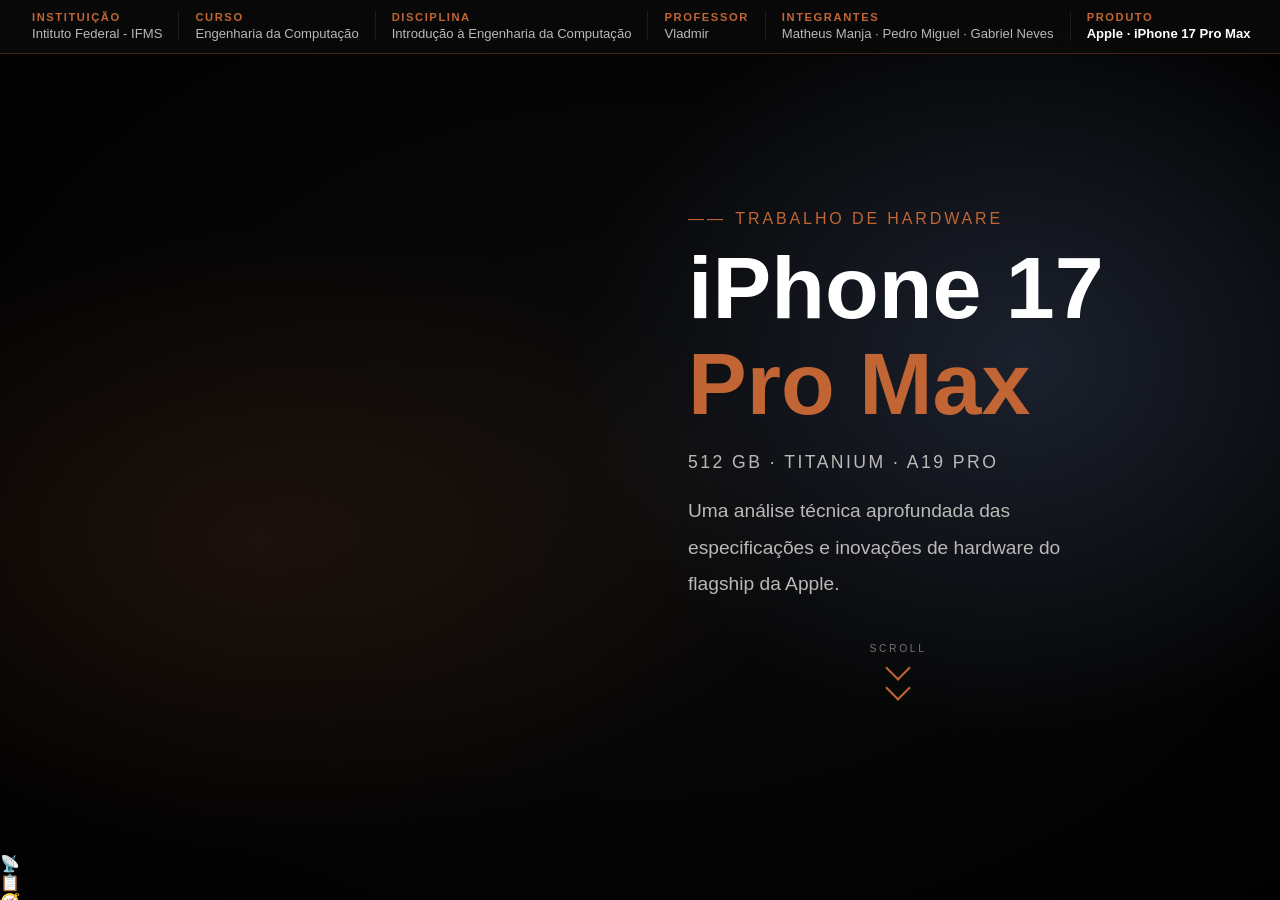
==== index.html @ 6a7401ed "Comit inicialização do conteudo: cabeçalho + Capa + Carrossel" ====
<!DOCTYPE html>
<html lang="pt-br">
<head>
    <meta charset="UTF-8">
    <link rel="stylesheet" href="css/stayle-index.css">
    <link rel="stylesheet" href="css/stayle-visao-geral.css">
    <meta name="viewport" content="width=device-width, initial-scale=1.0">
    <title>Iphone - 17</title>
</head>
<body>
    <main>
        <!-- CABEÇALHO -->
        <header class="cabecalho">
            <div class="cab-col">
                <span class="cab-label">Instituição</span>
                <span class="cab-value">Intituto Federal - IFMS</span>
            </div>
            <div class="cab-col">
                <span class="cab-label">Curso</span>
                <span class="cab-value">Engenharia da Computação</span>
            </div>
            <div class="cab-col">
                <span class="cab-label">Disciplina</span>
                <span class="cab-value">Introdução à Engenharia da Computação</span>
            </div>
            <div class="cab-col">
                <span class="cab-label">Professor</span>
                <span class="cab-value">Vladmir</span>
            </div>
            <div class="cab-col">
                <span class="cab-label">Integrantes</span>
                <span class="cab-value">Matheus Manja · Pedro Miguel · Gabriel Neves</span>
            </div>
            <div class="cab-col">
                <span class="cab-label">Produto</span>
                <span class="cab-value cab-produto">Apple · iPhone 17 Pro Max</span>
            </div>
        </header>

        <!-- Section1 / CAPA -->
        <section class="hero">
            <div class="box_iphone">
                <div class="wrapper">
                    <iframe
                        id="sketchfab"
                        title="iPhone 17 Pro Max"
                        frameborder="0"
                        allowfullscreen
                        mozallowfullscreen="true"
                        webkitallowfullscreen="true"
                        allow="autoplay; fullscreen; xr-spatial-tracking"
                        xr-spatial-tracking
                        execution-while-out-of-viewport
                        execution-while-not-rendered
                        web-share
                        src="https://sketchfab.com/models/87fc1df741384124a8ce0226d2b2058d/embed?autostart=1&autospin=0.2&transparent=1&ui_controls=0&ui_infos=0&ui_watermark=0&ui_ar=0&ui_help=0&ui_settings=0&ui_vr=0&ui_fullscreen=0&ui_annotations=0&preload=1">
                    </iframe>
                    <div class="zoom-block" id="zoomBlock"></div>
                </div>
            </div>

            <div class="box_text">
                <p class="eyebrow"><span>——</span> trabalho de hardware</p>
                <h2 class="title-white">iPhone 17</h2>
                <h2 class="title-orange">Pro Max</h2>
                <h3 class="specs">512 GB · TITANIUM · A19 PRO</h3>
                <p class="description">Uma análise técnica aprofundada das
                    especificações e inovações de hardware do
                    flagship da Apple.
                </p>

                <div class="scroll-hint">
                    <span>SCROLL</span>
                    <div class="scroll-arrows">
                        <div class="arrow"></div>
                        <div class="arrow"></div>
                    </div>
                </div>
            </div>
        </section>

        <!-- SECTION 2 — VISÃO GERAL DO PRODUTO -->
<section class="visao-produto">

    <!-- ESQUERDO: iPhone + ícones -->
    <div class="vp-visual">
        <div class="vp-icones">
            <div class="vp-icone">📡</div>
            <div class="vp-icone">📋</div>
            <div class="vp-icone">🧭</div>
            <div class="vp-icone">🎬</div>
        </div>
        <img
            class="vp-iphone"
            src="https://sketchfab.com/models/87fc1df741384124a8ce0226d2b2058d/thumbnail"
            alt="iPhone 17 Pro Max"
            onerror="this.style.opacity='0'"
        >
    </div>

    <!-- DIREITO: texto -->
    <div class="vp-texto">
        <p class="vp-eyebrow"><span>——</span> visão geral do produto</p>
        <h2 class="vp-titulo">O que é o<br><span>iPhone 17 Pro Max?</span></h2>

        <div class="vp-cards">
            <div class="vp-card">
                <span class="vp-card-label">Finalidade Principal</span>
                <p class="vp-card-texto">Smartphone premium que integra comunicação, computação pessoal e criação de conteúdo profissional em um único dispositivo.</p>
            </div>
            <div class="vp-card">
                <span class="vp-card-label">Problema que Resolve</span>
                <p class="vp-card-texto">Elimina a necessidade de múltiplos dispositivos ao reunir câmera profissional, computador portátil e hub de comunicação.</p>
            </div>
            <div class="vp-card">
                <span class="vp-card-label">Público-Alvo</span>
                <p class="vp-card-texto">Profissionais criativos, desenvolvedores e usuários que exigem máxima performance, privacidade e integração com o ecossistema Apple.</p>
            </div>
            <div class="vp-card">
                <span class="vp-card-label">Contexto de Uso</span>
                <p class="vp-card-texto">Do ambiente corporativo ao estúdio fotográfico, do transporte urbano à gravação cinematográfica em campo.</p>
            </div>
        </div>
    </div>

</section>

        <!-- VISÃO GERAL DO PRODUTO -->
        <section class="visao-geral">
            <div class="carrossel">

                <!-- SLIDE 1 -->
                <div class="slide">
                    <div class="slide-texto">
                        <span class="slide-categoria">Térmica</span>
                        <h2 class="slide-titulo">Câmara de Vapor</h2>
                        <p class="slide-desc">O sistema de dissipação por câmara de vapor distribui o calor gerado pelo A19 Pro de forma uniforme por toda a estrutura de titânio, mantendo performance máxima mesmo em sessões prolongadas de jogos ou gravação em 4K.</p>
                        <div class="slide-tags">
                            <span class="tag">Titânio</span>
                            <span class="tag">Dissipação</span>
                            <span class="tag">Performance</span>
                        </div>
                    </div>
                    <div class="slide-imagem">
                        <div class="img-float">
                            <img src="imgs/s/Camara-de-vapor.png" alt="Câmara de Vapor">
                        </div>
                    </div>
                </div>

                <!-- SLIDE 2 -->
                <div class="slide active">
                    <div class="slide-texto">
                        <span class="slide-categoria">Memória</span>
                        <h2 class="slide-titulo">Chips NAND Flash</h2>
                        <p class="slide-desc">Os chips de memória NAND Flash do iPhone 17 Pro Max oferecem velocidades de leitura e escrita sem precedentes, garantindo abertura instantânea de apps e transferência de arquivos em alta velocidade.</p>
                        <div class="slide-tags">
                            <span class="tag">512 GB</span>
                            <span class="tag">NVMe</span>
                            <span class="tag">Alta Velocidade</span>
                        </div>
                    </div>
                    <div class="slide-imagem">
                        <div class="img-float">
                            <img src="imgs/s/chips_de_memória_NAND_Flash.png" alt="Chips NAND Flash">
                        </div>
                    </div>
                </div>

                <!-- SLIDE 3 -->
                <div class="slide">
                    <div class="slide-texto">
                        <span class="slide-categoria">Placa Principal</span>
                        <h2 class="slide-titulo">Logic Board</h2>
                        <p class="slide-desc">A placa-lógica do iPhone 17 Pro Max integra todos os componentes críticos em um design compacto de múltiplas camadas, reduzindo latência e maximizando a eficiência energética do dispositivo.</p>
                        <div class="slide-tags">
                            <span class="tag">Multi-layer</span>
                            <span class="tag">Compacta</span>
                            <span class="tag">Eficiente</span>
                        </div>
                    </div>
                    <div class="slide-imagem">
                        <div class="img-float">
                            <img src="imgs/s/Logic-Board.png" alt="Logic Board">
                        </div>
                    </div>
                </div>

                <!-- SLIDE 4 -->
                <div class="slide">
                    <div class="slide-texto">
                        <span class="slide-categoria">Processador</span>
                        <h2 class="slide-titulo">SoC A19 Pro</h2>
                        <p class="slide-desc">O chip A19 Pro é o cérebro do iPhone 17 Pro Max. Fabricado em processo de 3nm, combina CPU de 6 núcleos, GPU de 6 núcleos e Neural Engine de 16 núcleos para desempenho excepcional.</p>
                        <div class="slide-tags">
                            <span class="tag">3nm</span>
                            <span class="tag">6-core CPU</span>
                            <span class="tag">Neural Engine</span>
                        </div>
                    </div>
                    <div class="slide-imagem">
                        <div class="img-float">
                            <img src="imgs/s/processador-SoC-A19.png" alt="SoC A19 Pro">
                        </div>
                    </div>
                </div>

                <!-- SLIDE 5 -->
                <div class="slide">
                    <div class="slide-texto">
                        <span class="slide-categoria">Energia</span>
                        <h2 class="slide-titulo">Bateria</h2>
                        <p class="slide-desc">A bateria de alta densidade do iPhone 17 Pro Max garante até 33 horas de reprodução de vídeo. Com carregamento rápido de 30W e MagSafe de 25W, o dispositivo recarrega de 0 a 50% em apenas 30 minutos.</p>
                        <div class="slide-tags">
                            <span class="tag">33h de vídeo</span>
                            <span class="tag">30W</span>
                            <span class="tag">MagSafe 25W</span>
                        </div>
                    </div>
                    <div class="slide-imagem">
                        <div class="img-float">
                            <img src="imgs/s/bateria.png" alt="Bateria">
                        </div>
                    </div>
                </div>

                <!-- SLIDE 6 -->
                <div class="slide">
                    <div class="slide-texto">
                        <span class="slide-categoria">Fotografia</span>
                        <h2 class="slide-titulo">Sistema de Câmeras</h2>
                        <p class="slide-desc">O sistema de câmeras pro do iPhone 17 Pro Max conta com sensor principal de 48MP Fusion, ultra-angular de 48MP e teleobjetiva de 12MP com zoom óptico 5x, redefinindo a fotografia computacional em smartphones.</p>
                        <div class="slide-tags">
                            <span class="tag">48MP Fusion</span>
                            <span class="tag">Zoom 5x</span>
                            <span class="tag">ProRAW</span>
                        </div>
                    </div>
                    <div class="slide-imagem">
                        <div class="img-float">
                            <img src="imgs/s/camera.png" alt="Sistema de Câmeras">
                        </div>
                    </div>
                </div>

                <!-- CONTROLES -->
                <div class="carrossel-controles">
                    <button class="seta seta-prev" id="prev" aria-label="Anterior">
                        <div class="seta-arrow esq"></div>
                        <div class="seta-arrow esq"></div>
                    </button>
                    <div class="carrossel-dots" id="dots"></div>
                    <button class="seta seta-next" id="next" aria-label="Próximo">
                        <div class="seta-arrow dir"></div>
                        <div class="seta-arrow dir"></div>
                    </button>
                </div>

            </div>
        </section>

        <!-- ARQUITETURA E ORGANIZAÇÃO -->
        <section></section>

        <!-- CONECTIVIDADE E TELECOMUNICAÇÕES -->
        <section></section>

        <!-- DESENHO UNIVERSAL ERGONOMIA -->
        <section></section>

        <!-- ECOLOGIA E MANUTENÇÃO -->
        <section></section>

        <!-- CONCLUSÃO -->
        <section></section>
    </main>

    <script src="https://static.sketchfab.com/api/sketchfab-viewer-1.12.1.js"></script>
    <script src="js/js-iphone-3d.js"></script>
    <script src="js/js-carrossel.js"></script>
    <script src="js/js-scroll.js"></script>
</body>
</html>
---- css/stayle-index.css ----
:root {
    --black: #000000;
    --white: #FFFFFF;
    --silver: #BBB9B7;
    --blue: #202737;
    --orange: #C16534;
}

* {
    margin: 0;
    padding: 0;
    box-sizing: border-box;
}

html, body {
    width: 100%;
    height: 100%;
    background: #000;
    overflow: hidden;
    font-family: -apple-system, BlinkMacSystemFont, 'Segoe UI', Roboto, Helvetica, Arial, sans-serif;
}

/* ── FUNDO com efeito radial ── */
body::before {
    content: '';
    position: fixed;
    inset: 0;
    z-index: 0;
    background:
        radial-gradient(ellipse 60% 50% at 20% 60%, rgba(193, 101, 52, 0.12) 0%, transparent 70%),
        radial-gradient(ellipse 50% 60% at 80% 40%, rgba(32, 39, 55, 0.8) 0%, transparent 70%),
        radial-gradient(ellipse 80% 80% at 50% 50%, #0a0a0a 0%, #000 100%);
    pointer-events: none;
}

/* ── MAIN com scroll snap ── */
main {
    position: relative;
    z-index: 1;
    height: 100vh;
    overflow-y: scroll;
    scrollbar-width: none;
}

main::-webkit-scrollbar {
    display: none;
}

/* ── CABEÇALHO ── */
.cabecalho {
    display: grid;
    grid-template-columns: repeat(6, 1fr);
    align-items: center;
    width: 100%;
    padding: 0.7rem 2rem;
    background: rgba(10, 10, 10, 0.85);
    border-bottom: 1px solid rgba(193, 101, 52, 0.3);
    position: sticky;
    top: 0;
    z-index: 100;
    backdrop-filter: blur(10px);
}

.cab-col {
    display: flex;
    flex-direction: column;
    gap: 0.2rem;
    padding: 0 1rem;
    border-right: 1px solid rgba(255, 255, 255, 0.08);
}

.cab-col:first-child { padding-left: 0; }
.cab-col:last-child  { border-right: none; }

.cab-label {
    font-size: 0.7rem;
    letter-spacing: 0.14em;
    text-transform: uppercase;
    color: var(--orange);
    font-weight: 600;
}

.cab-value {
    font-size: 0.82rem;
    color: var(--silver);
    font-weight: 400;
    white-space: nowrap;
    overflow: hidden;
    text-overflow: ellipsis;
}

.cab-produto {
    color: var(--white);
    font-weight: 700;
}

/* ── HERO ── */
section.hero {
    display: flex;
    flex-direction: row;
    align-items: center;
    width: 100%;
    height: calc(100vh - 100px);
    scroll-snap-align: start;
    scroll-snap-stop: always;
    position: relative;
    /* background-color: aqua; */
}

.box_iphone {
    flex: 0 0 50%;
    height: 100%;
    display: flex;
    align-items: center;
    justify-content: center;
}

.box_text {
    flex: 1;
    height: 100%;
    display: flex;
    flex-direction: column;
    align-items: flex-start;
    justify-content: center;
    padding: 2rem 3rem;
    color: var(--white);
    gap: 1rem;
}

.eyebrow {
    font-size: 1rem;
    letter-spacing: 0.18em;
    text-transform: uppercase;
    color: var(--orange);
    display: flex;
    align-items: center;
    gap: 0.6rem;
}

.title-white {
    font-size: 5.5rem;
    font-weight: 700;
    color: var(--white);
    line-height: 1.0;
}

.title-orange {
    font-size: 5.5rem;
    font-weight: 700;
    color: var(--orange);
    line-height: 1.0;
    margin-top: -0.5rem;
}

.specs {
    font-size: 1.1rem;
    font-weight: 400;
    letter-spacing: 0.14em;
    color: var(--silver);
    margin-top: 0.5rem;
}

.description {
    font-size: 1.2rem;
    color: var(--silver);
    line-height: 1.9;
    max-width: 420px;
    margin-top: 0.25rem;
}

/* ── SCROLL HINT ── */
.scroll-hint {
    display: flex;
    flex-direction: column;
    align-items: center;
    gap: 0.3rem;
    margin-top: 1.5rem;
    width: 100%;
    max-width: 420px;
}

.scroll-hint span {
    font-size: 0.65rem;
    letter-spacing: 0.25em;
    text-transform: uppercase;
    color: var(--silver);
    opacity: 0.6;
}

.scroll-arrows {
    display: flex;
    flex-direction: column;
    align-items: center;
    gap: 2px;
}

.arrow {
    width: 18px;
    height: 18px;
    border-right: 2px solid var(--orange);
    border-bottom: 2px solid var(--orange);
    transform: rotate(45deg);
    animation: bounce 1.6s ease-in-out infinite;
}

.arrow:nth-child(2) {
    animation-delay: 0.2s;
}

@keyframes bounce {
    0%, 100% { transform: rotate(45deg) translateY(0); opacity: 1; }
    50%       { transform: rotate(45deg) translateY(4px); opacity: 0.4; }
}

/* ── WRAPPER / IFRAME ── */
.wrapper {
    width: 420px;
    height: 680px;
    position: relative;
    overflow: hidden;
}

.wrapper iframe {
    position: absolute;
    top: -64px;
    left: 0;
    width: 100%;
    height: calc(100% + 130px);
    border: none;
    background: transparent;
}

.zoom-block {
    position: absolute;
    inset: 0;
    z-index: 10;
    background: transparent;
    cursor: grab;
}

/* ── RESPONSIVO ── */
@media (max-height: 750px) {
    .wrapper       { width: 320px; height: 520px; }
    .title-white,
    .title-orange  { font-size: 4rem; }
    .description   { font-size: 1rem; }
}
---- css/stayle-visao-geral.css ----
/* ── VISÃO GERAL / CARROSSEL ── */

.visao-geral {
    width: 100%;
    height: 75vh;
    display: flex;
    align-items: center;
    justify-content: center;
    position: relative;
    overflow: hidden;
    /* background-color: blue; */
}

.carrossel {
    width: 100%;
    height: 100%;
    position: relative;
}

/* ── SLIDES ── */
.slide {
    position: absolute;
    inset: 0;
    display: flex;
    flex-direction: row;
    align-items: center;
    padding: 0 5rem;
    gap: 2rem;
    opacity: 0;
    pointer-events: none;
    transition: opacity 0.6s ease, transform 0.6s ease;
    transform: translateX(60px);
}

.slide.active {
    opacity: 1;
    pointer-events: all;
    transform: translateX(0);
}

.slide.saindo {
    opacity: 0;
    transform: translateX(-60px);
}

/* ── LADO ESQUERDO: TEXTO ── */
.slide-texto {
    flex: 1;
    display: flex;
    flex-direction: column;
    gap: 1.2rem;
    max-width: 520px;
}

.slide-categoria {
    font-size: 0.75rem;
    letter-spacing: 0.2em;
    text-transform: uppercase;
    color: var(--orange);
    font-weight: 600;
}

.slide-titulo {
    font-size: 3.8rem;
    font-weight: 700;
    color: var(--white);
    line-height: 1.05;
}

.slide-desc {
    font-size: 1.05rem;
    color: var(--silver);
    line-height: 1.85;
}

.slide-tags {
    display: flex;
    gap: 0.6rem;
    flex-wrap: wrap;
    margin-top: 0.5rem;
}

.tag {
    font-size: 0.75rem;
    letter-spacing: 0.1em;
    text-transform: uppercase;
    color: var(--orange);
    border: 1px solid rgba(193, 101, 52, 0.4);
    padding: 0.3rem 0.9rem;
    border-radius: 999px;
}

/* ── LADO DIREITO: IMAGEM ── */
.slide-imagem {
    flex: 1;
    display: flex;
    align-items: center;
    justify-content: center;
    height: 100%;
}

.img-float {
    width: 480px;
    height: 480px;
    display: flex;
    align-items: center;
    justify-content: center;
    animation: float 3.5s ease-in-out infinite;
}

.img-float img {
    max-width: 100%;
    max-height: 100%;
    object-fit: contain;
    /* sem drop-shadow — evita revelar o recorte */
}

@keyframes float {
    0%, 100% { transform: translateY(0px); }
    50%       { transform: translateY(-16px); }
}

/* ── CONTROLES ── */
.carrossel-controles {
    position: absolute;
    bottom: 2rem;
    left: 50%;
    transform: translateX(-50%);
    display: flex;
    align-items: center;
    gap: 2rem;
}

.seta {
    background: none;
    border: none;
    cursor: pointer;
    display: flex;
    flex-direction: column;
    align-items: center;
    gap: 3px;
    padding: 0.4rem;
    opacity: 0.5;
    transition: opacity 0.2s;
}

.seta:hover { opacity: 1; }

.seta-arrow {
    width: 14px;
    height: 14px;
    border-right: 2px solid var(--orange);
    border-bottom: 2px solid var(--orange);
}

.seta-arrow.esq { transform: rotate(135deg); }
.seta-arrow.dir { transform: rotate(-45deg); }

/* ── DOTS ── */
.carrossel-dots {
    display: flex;
    gap: 0.5rem;
    align-items: center;
}

.dot {
    width: 6px;
    height: 6px;
    border-radius: 50%;
    background: var(--silver);
    opacity: 0.3;
    transition: opacity 0.3s, width 0.3s;
    cursor: pointer;
}

.dot.ativo {
    opacity: 1;
    width: 20px;
    border-radius: 3px;
    background: var(--orange);
}
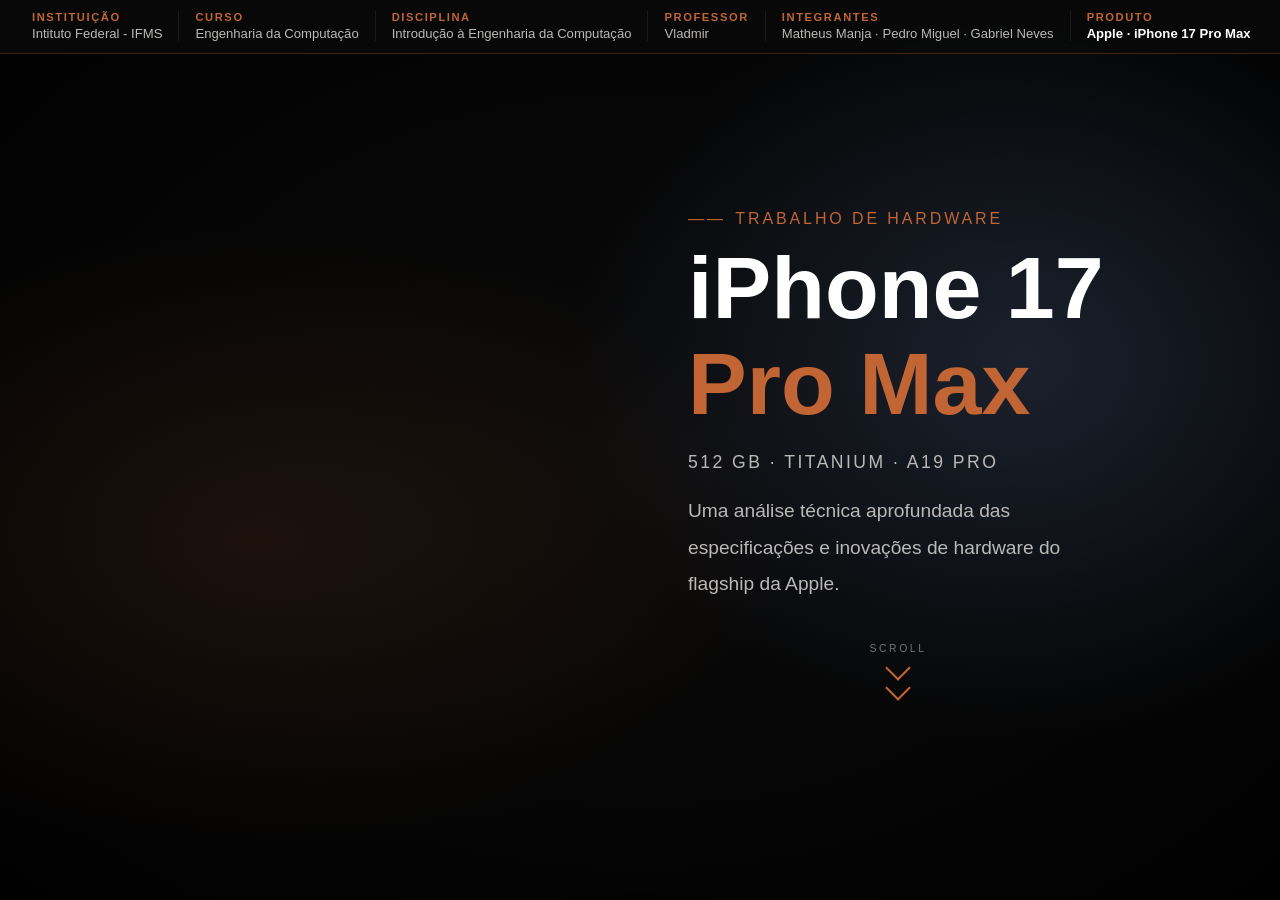
==== commit 20f0e82e: "Comit Sections + Carrosseis" ====
--- a/index.html
+++ b/index.html
@@ -2,13 +2,21 @@
 <html lang="pt-br">
 <head>
     <meta charset="UTF-8">
+    <link rel="stylesheet" href="css/root.css">
     <link rel="stylesheet" href="css/stayle-index.css">
-    <link rel="stylesheet" href="css/stayle-visao-geral.css">
+    <link rel="stylesheet" href="css/stayle-conclusao.css">
+    <link rel="stylesheet" href="css/stayle-visao-produto.css">
+    <link rel="stylesheet" href="css/stayle-desenho-ergonomia.css">
+    <link rel="stylesheet" href="css/stayle-ecologia-manutencao.css">
+    <link rel="stylesheet" href="css/stayle-arquitetura-organizacao.css">
+    <link rel="stylesheet" href="css/stayle-conectividade-telecomunicacoes.css">
     <meta name="viewport" content="width=device-width, initial-scale=1.0">
+    <link rel="stylesheet" href="https://cdnjs.cloudflare.com/ajax/libs/font-awesome/6.5.0/css/all.min.css">
     <title>Iphone - 17</title>
 </head>
 <body>
     <main>
+
         <!-- CABEÇALHO -->
         <header class="cabecalho">
             <div class="cab-col">
@@ -37,7 +45,7 @@
             </div>
         </header>
 
-        <!-- Section1 / CAPA -->
+        <!-- SECTION 1 — CAPA -->
         <section class="hero">
             <div class="box_iphone">
                 <div class="wrapper">
@@ -68,7 +76,6 @@
                     especificações e inovações de hardware do
                     flagship da Apple.
                 </p>
-
                 <div class="scroll-hint">
                     <span>SCROLL</span>
                     <div class="scroll-arrows">
@@ -80,57 +87,52 @@
         </section>
 
         <!-- SECTION 2 — VISÃO GERAL DO PRODUTO -->
-<section class="visao-produto">
-
-    <!-- ESQUERDO: iPhone + ícones -->
-    <div class="vp-visual">
-        <div class="vp-icones">
-            <div class="vp-icone">📡</div>
-            <div class="vp-icone">📋</div>
-            <div class="vp-icone">🧭</div>
-            <div class="vp-icone">🎬</div>
-        </div>
-        <img
-            class="vp-iphone"
-            src="https://sketchfab.com/models/87fc1df741384124a8ce0226d2b2058d/thumbnail"
-            alt="iPhone 17 Pro Max"
-            onerror="this.style.opacity='0'"
-        >
-    </div>
-
-    <!-- DIREITO: texto -->
-    <div class="vp-texto">
-        <p class="vp-eyebrow"><span>——</span> visão geral do produto</p>
-        <h2 class="vp-titulo">O que é o<br><span>iPhone 17 Pro Max?</span></h2>
-
-        <div class="vp-cards">
-            <div class="vp-card">
-                <span class="vp-card-label">Finalidade Principal</span>
-                <p class="vp-card-texto">Smartphone premium que integra comunicação, computação pessoal e criação de conteúdo profissional em um único dispositivo.</p>
-            </div>
-            <div class="vp-card">
-                <span class="vp-card-label">Problema que Resolve</span>
-                <p class="vp-card-texto">Elimina a necessidade de múltiplos dispositivos ao reunir câmera profissional, computador portátil e hub de comunicação.</p>
-            </div>
-            <div class="vp-card">
-                <span class="vp-card-label">Público-Alvo</span>
-                <p class="vp-card-texto">Profissionais criativos, desenvolvedores e usuários que exigem máxima performance, privacidade e integração com o ecossistema Apple.</p>
-            </div>
-            <div class="vp-card">
-                <span class="vp-card-label">Contexto de Uso</span>
-                <p class="vp-card-texto">Do ambiente corporativo ao estúdio fotográfico, do transporte urbano à gravação cinematográfica em campo.</p>
-            </div>
-        </div>
-    </div>
-
-</section>
-
-        <!-- VISÃO GERAL DO PRODUTO -->
-        <section class="visao-geral">
+        <section class="visao-produto">
+            <div class="vp-visual">
+                <div class="vp-icones">
+                    <div class="vp-icone"><i class="fa-solid fa-satellite-dish"></i></div>
+                    <div class="vp-icone"><i class="fa-solid fa-briefcase"></i></div>
+                    <div class="vp-icone"><i class="fa-solid fa-location-dot"></i></div>
+                    <div class="vp-icone"><i class="fa-solid fa-film"></i></div>
+                </div>
+                <img
+                    class="vp-iphone"
+                    src="imgs/iphone4.png"
+                    alt="iPhone 17 Pro Max"
+                    onerror="this.style.opacity='0'"
+                >
+            </div>
+
+            <div class="vp-texto">
+                <p class="vp-eyebrow"><span>——</span> visão geral do produto</p>
+                <h2 class="vp-titulo">O que é o<br><span>iPhone 17 Pro Max?</span></h2>
+                <div class="vp-cards">
+                    <div class="vp-card">
+                        <span class="vp-card-label">Finalidade Principal</span>
+                        <p class="vp-card-texto">Smartphone premium que integra comunicação, computação pessoal e criação de conteúdo profissional em um único dispositivo.</p>
+                    </div>
+                    <div class="vp-card">
+                        <span class="vp-card-label">Problema que Resolve</span>
+                        <p class="vp-card-texto">Elimina a necessidade de múltiplos dispositivos ao reunir câmera profissional, computador portátil e hub de comunicação.</p>
+                    </div>
+                    <div class="vp-card">
+                        <span class="vp-card-label">Público-Alvo</span>
+                        <p class="vp-card-texto">Profissionais criativos, desenvolvedores e usuários que exigem máxima performance, privacidade e integração com o ecossistema Apple.</p>
+                    </div>
+                    <div class="vp-card">
+                        <span class="vp-card-label">Contexto de Uso</span>
+                        <p class="vp-card-texto">Do ambiente corporativo ao estúdio fotográfico, do transporte urbano à gravação cinematográfica em campo.</p>
+                    </div>
+                </div>
+            </div>
+        </section>
+
+        <!-- SECTION 3 — ARQUITETURA E ORGANIZAÇÃO -->
+        <section class="arquitetura-geral">
             <div class="carrossel">
 
                 <!-- SLIDE 1 -->
-                <div class="slide">
+                <div class="slide active">
                     <div class="slide-texto">
                         <span class="slide-categoria">Térmica</span>
                         <h2 class="slide-titulo">Câmara de Vapor</h2>
@@ -143,31 +145,12 @@
                     </div>
                     <div class="slide-imagem">
                         <div class="img-float">
-                            <img src="imgs/s/Camara-de-vapor.png" alt="Câmara de Vapor">
+                            <img src="imgs/Camara-de-vapor.png" alt="Câmara de Vapor">
                         </div>
                     </div>
                 </div>
 
                 <!-- SLIDE 2 -->
-                <div class="slide active">
-                    <div class="slide-texto">
-                        <span class="slide-categoria">Memória</span>
-                        <h2 class="slide-titulo">Chips NAND Flash</h2>
-                        <p class="slide-desc">Os chips de memória NAND Flash do iPhone 17 Pro Max oferecem velocidades de leitura e escrita sem precedentes, garantindo abertura instantânea de apps e transferência de arquivos em alta velocidade.</p>
-                        <div class="slide-tags">
-                            <span class="tag">512 GB</span>
-                            <span class="tag">NVMe</span>
-                            <span class="tag">Alta Velocidade</span>
-                        </div>
-                    </div>
-                    <div class="slide-imagem">
-                        <div class="img-float">
-                            <img src="imgs/s/chips_de_memória_NAND_Flash.png" alt="Chips NAND Flash">
-                        </div>
-                    </div>
-                </div>
-
-                <!-- SLIDE 3 -->
                 <div class="slide">
                     <div class="slide-texto">
                         <span class="slide-categoria">Placa Principal</span>
@@ -181,12 +164,12 @@
                     </div>
                     <div class="slide-imagem">
                         <div class="img-float">
-                            <img src="imgs/s/Logic-Board.png" alt="Logic Board">
-                        </div>
-                    </div>
-                </div>
-
-                <!-- SLIDE 4 -->
+                            <img src="imgs/Logic-Board.png" alt="Logic Board">
+                        </div>
+                    </div>
+                </div>
+
+                <!-- SLIDE 3 -->
                 <div class="slide">
                     <div class="slide-texto">
                         <span class="slide-categoria">Processador</span>
@@ -200,7 +183,26 @@
                     </div>
                     <div class="slide-imagem">
                         <div class="img-float">
-                            <img src="imgs/s/processador-SoC-A19.png" alt="SoC A19 Pro">
+                            <img src="imgs/2-A19.png" alt="SoC A19 Pro">
+                        </div>
+                    </div>
+                </div>
+
+                <!-- SLIDE 4 -->
+                <div class="slide">
+                    <div class="slide-texto">
+                        <span class="slide-categoria">Memória</span>
+                        <h2 class="slide-titulo">Chips NAND Flash</h2>
+                        <p class="slide-desc">Os chips de memória NAND Flash do iPhone 17 Pro Max oferecem velocidades de leitura e escrita sem precedentes, garantindo abertura instantânea de apps e transferência de arquivos em alta velocidade.</p>
+                        <div class="slide-tags">
+                            <span class="tag">512 GB</span>
+                            <span class="tag">NVMe</span>
+                            <span class="tag">Alta Velocidade</span>
+                        </div>
+                    </div>
+                    <div class="slide-imagem">
+                        <div class="img-float">
+                            <img src="imgs/chips_de_memória_NAND_Flash.png" alt="Chips NAND Flash">
                         </div>
                     </div>
                 </div>
@@ -219,7 +221,7 @@
                     </div>
                     <div class="slide-imagem">
                         <div class="img-float">
-                            <img src="imgs/s/bateria.png" alt="Bateria">
+                            <img src="imgs/bateria.png" alt="Bateria">
                         </div>
                     </div>
                 </div>
@@ -238,7 +240,7 @@
                     </div>
                     <div class="slide-imagem">
                         <div class="img-float">
-                            <img src="imgs/s/camera.png" alt="Sistema de Câmeras">
+                            <img src="imgs/camera.png" alt="Sistema de Câmeras">
                         </div>
                     </div>
                 </div>
@@ -255,29 +257,258 @@
                         <div class="seta-arrow dir"></div>
                     </button>
                 </div>
-
-            </div>
-        </section>
-
-        <!-- ARQUITETURA E ORGANIZAÇÃO -->
-        <section></section>
-
-        <!-- CONECTIVIDADE E TELECOMUNICAÇÕES -->
-        <section></section>
-
-        <!-- DESENHO UNIVERSAL ERGONOMIA -->
-        <section></section>
-
-        <!-- ECOLOGIA E MANUTENÇÃO -->
-        <section></section>
-
-        <!-- CONCLUSÃO -->
-        <section></section>
+            </div>
+        </section>
+
+        <!-- SECTION 4 — CONECTIVIDADE E TELECOMUNICAÇÕES -->
+        <section class="conectividade-telecomunicacoes">
+
+            <div class="ct-header">
+                <p class="ct-eyebrow"><span>——</span> conectividade e telecomunicações</p>
+                <h2 class="ct-titulo">Sempre <span>Conectado</span></h2>
+            </div>
+
+            <div class="ct-grid">
+
+                <!-- Protocolos de Rede -->
+                <div class="ct-card">
+                    <div class="ct-icone"><i class="fa-solid fa-tower-broadcast"></i></div>
+                    <h3 class="ct-card-titulo">Protocolos de Rede</h3>
+                    <p class="ct-card-texto">Suporte a IPv6, HTTP/3 e protocolos modernos garantem comunicação rápida e segura entre o dispositivo e qualquer rede.</p>
+                </div>
+
+                <!-- Wi-Fi -->
+                <div class="ct-card">
+                    <div class="ct-icone"><i class="fa-solid fa-wifi"></i></div>
+                    <h3 class="ct-card-titulo">Wi-Fi 7</h3>
+                    <p class="ct-card-texto">Wi-Fi 7 (802.11be) com banda de 6 GHz entrega velocidades de até 5,8 Gbps, ideal para streaming 8K e transferências massivas.</p>
+                </div>
+
+                <!-- Bluetooth -->
+                <div class="ct-card">
+                    <div class="ct-icone"><i class="fa-brands fa-bluetooth"></i></div>
+                    <h3 class="ct-card-titulo">Bluetooth 5.3</h3>
+                    <p class="ct-card-texto">Conexão estável com acessórios, AirPods e dispositivos IoT com alcance de até 30 metros e consumo energético mínimo.</p>
+                </div>
+
+                <!-- 5G -->
+                <div class="ct-card ct-card-destaque">
+                    <div class="ct-icone"><i class="fa-solid fa-tower-cell"></i></div>
+                    <h3 class="ct-card-titulo">5G Sub-6 GHz + mmWave</h3>
+                    <p class="ct-card-texto">Modem 5G de segunda geração com downlink de até 4 Gbps. Suporte a mmWave para ambientes urbanos de alta densidade.</p>
+                </div>
+
+                <!-- Rádio Frequência -->
+                <div class="ct-card">
+                    <div class="ct-icone"><i class="fa-solid fa-satellite-dish"></i></div>
+                    <h3 class="ct-card-titulo">Rádio Frequência</h3>
+                    <p class="ct-card-texto">Gerenciamento inteligente de espectro de RF entre 600 MHz e 39 GHz, com seleção automática de banda para máxima cobertura.</p>
+                </div>
+
+                <!-- Posicionamento das Antenas -->
+                <div class="ct-card">
+                    <div class="ct-icone"><i class="fa-solid fa-tower-broadcast"></i></div>
+                    <h3 class="ct-card-titulo">Posicionamento das Antenas</h3>
+                    <p class="ct-card-texto">Antenas distribuídas na moldura de titânio com tecnologia MIMO 4x4, minimizando interferência e maximizando sinal em qualquer posição.</p>
+                </div>
+
+            </div>
+
+        </section>
+
+        <!-- SECTION 5 — DESENHO UNIVERSAL E ERGONOMIA -->
+        <section class="desenho-ergonomia">
+
+            <div class="de-header">
+                <p class="de-eyebrow"><span>——</span> desenho universal e ergonomia</p>
+                <h2 class="de-titulo">Projetado para <span>Pessoas</span></h2>
+            </div>
+
+            <div class="de-carrossel">
+                <div class="de-track" id="deTrack">
+
+                    <!-- CARD 1 -->
+                    <div class="de-card">
+                        <div class="de-card-icone"><i class="fa-brands fa-apple"></i></div>
+                        <h3 class="de-card-titulo">Interface iOS</h3>
+                        <p class="de-card-texto">Interface intuitiva com gestos fluidos, widgets dinâmicos e organização adaptativa que aprende com o uso diário do usuário.</p>
+                        <div class="de-tags">
+                            <span class="de-tag">Gestos</span>
+                            <span class="de-tag">Widgets</span>
+                            <span class="de-tag">Adaptativo</span>
+                        </div>
+                    </div>
+
+                    <!-- CARD 2 -->
+                    <div class="de-card">
+                        <div class="de-card-icone"><i class="fa-solid fa-hand-pointer"></i></div>
+                        <h3 class="de-card-titulo">Tela Touch</h3>
+                        <p class="de-card-texto">Super Retina XDR de 6,9" com ProMotion 120Hz e resposta ao toque de 1ms. Reconhece até 5 toques simultâneos com precisão milimétrica.</p>
+                        <div class="de-tags">
+                            <span class="de-tag">120Hz</span>
+                            <span class="de-tag">6.9"</span>
+                            <span class="de-tag">ProMotion</span>
+                        </div>
+                    </div>
+
+                    <!-- CARD 3 -->
+                    <div class="de-card">
+                        <div class="de-card-icone"><i class="fa-solid fa-circle-dot"></i></div>
+                        <h3 class="de-card-titulo">Botões Físicos</h3>
+                        <p class="de-card-texto">Action Button totalmente personalizável, botão Camera Control com controle deslizante háptico e estrutura lateral em titânio grau 5.</p>
+                        <div class="de-tags">
+                            <span class="de-tag">Action Button</span>
+                            <span class="de-tag">Camera Control</span>
+                            <span class="de-tag">Titânio</span>
+                        </div>
+                    </div>
+
+                    <!-- CARD 4 -->
+                    <div class="de-card">
+                        <div class="de-card-icone"><i class="fa-solid fa-wave-square"></i></div>
+                        <h3 class="de-card-titulo">Feedback Háptico</h3>
+                        <p class="de-card-texto">Taptic Engine de segunda geração com 3 intensidades de feedback. Simula texturas, cliques e notificações com precisão cirúrgica.</p>
+                        <div class="de-tags">
+                            <span class="de-tag">Taptic Engine</span>
+                            <span class="de-tag">3 Intensidades</span>
+                            <span class="de-tag">Tátil</span>
+                        </div>
+                    </div>
+
+                    <!-- CARD 5 -->
+                    <div class="de-card">
+                        <div class="de-card-icone"><i class="fa-solid fa-universal-access"></i></div>
+                        <h3 class="de-card-titulo">Acessibilidade</h3>
+                        <p class="de-card-texto">VoiceOver, Display & Text Size, AssistiveTouch e mais de 40 recursos nativos tornam o iPhone acessível para qualquer perfil de usuário.</p>
+                        <div class="de-tags">
+                            <span class="de-tag">VoiceOver</span>
+                            <span class="de-tag">AssistiveTouch</span>
+                            <span class="de-tag">Inclusivo</span>
+                        </div>
+                    </div>
+
+                    <!-- CARD 6 -->
+                    <div class="de-card">
+                        <div class="de-card-icone"><i class="fa-solid fa-ruler-combined"></i></div>
+                        <h3 class="de-card-titulo">Ergonomia</h3>
+                        <p class="de-card-texto">Peso de 227g distribuído simetricamente. Bordas arredondadas em titânio e vidro Ceramic Shield reduzem fadiga em uso prolongado.</p>
+                        <div class="de-tags">
+                            <span class="de-tag">227g</span>
+                            <span class="de-tag">Ceramic Shield</span>
+                            <span class="de-tag">Conforto</span>
+                        </div>
+                    </div>
+                </div>
+            </div>
+        </section>
+
+        <!-- SECTION 6 — ECOLOGIA E MANUTENÇÃO -->
+        <section class="ecologia-manutencao">
+            <div class="em-conteudo">
+                <p class="em-eyebrow"><span>——</span> ecologia e manutenção</p>
+                <h2 class="em-titulo">Engenharia Interna e <span>Reparabilidade</span></h2>
+
+                <div class="em-lista">
+
+                    <div class="em-item">
+                        <div class="em-item-icone"><i class="fa-solid fa-clock-rotate-left"></i></div>
+                        <div>
+                            <h3 class="em-item-titulo">Obsolescência Programada</h3>
+                            <p class="em-item-texto">A Apple garante suporte de software por até 7 anos, mas componentes soldados e baterias lacradas dificultam a extensão da vida útil do hardware.</p>
+                        </div>
+                    </div>
+
+                    <div class="em-item">
+                        <div class="em-item-icone"><i class="fa-solid fa-screwdriver-wrench"></i></div>
+                        <div>
+                            <h3 class="em-item-titulo">Direito ao Reparo</h3>
+                            <p class="em-item-texto">O programa Self Service Repair da Apple permite a substituição de tela, bateria e câmera com peças originais, mas o bloqueio de pareamento limita reparos independentes.</p>
+                        </div>
+                    </div>
+
+                    <div class="em-item">
+                        <div class="em-item-icone"><i class="fa-solid fa-puzzle-piece"></i></div>
+                        <div>
+                            <h3 class="em-item-titulo">Reparabilidade</h3>
+                            <p class="em-item-texto">O iFixit atribui nota 7/10 ao iPhone 17 Pro Max. Uso de cola e parafusos pentalobo dificultam a desmontagem, exigindo ferramentas especializadas.</p>
+                        </div>
+                    </div>
+
+                    <div class="em-item">
+                        <div class="em-item-icone"><i class="fa-solid fa-microchip"></i></div>
+                        <div>
+                            <h3 class="em-item-titulo">Componentes Soldados</h3>
+                            <p class="em-item-texto">RAM, armazenamento e modem são soldados diretamente na Logic Board, impedindo upgrades pós-venda e aumentando o custo de reparo em caso de falha.</p>
+                        </div>
+                    </div>
+
+                    <div class="em-item">
+                        <div class="em-item-icone"><i class="fa-solid fa-leaf"></i></div>
+                        <div>
+                            <h3 class="em-item-titulo">Sustentabilidade</h3>
+                            <p class="em-item-texto">100% de alumínio reciclado no chip A19 Pro, cobalto e lítio recuperados na bateria. A Apple tem meta de carbono neutro em toda a cadeia até 2030.</p>
+                        </div>
+                    </div>
+
+                </div>
+            </div>
+        </section>
+
+        <!-- SECTION 7 — CONCLUSÃO -->
+        <section class="conclusao">
+
+            <div class="con-header">
+                <p class="con-eyebrow"><span>——</span> conclusão</p>
+                <h2 class="con-titulo">Síntese <span>Final</span></h2>
+            </div>
+
+            <div class="con-grid">
+
+                <!-- Maior Acerto -->
+                <div class="con-card con-acerto">
+                    <div class="con-card-topo">
+                        <div class="con-icone"><i class="fa-solid fa-trophy"></i></div>
+                        <span class="con-badge">Maior Acerto</span>
+                    </div>
+                    <h3 class="con-card-titulo">Chip A19 Pro + Integração de Sistema</h3>
+                    <p class="con-card-texto">A decisão de integrar CPU, GPU, Neural Engine e modem 5G em um único SoC de 3nm é o maior feito de engenharia do iPhone 17 Pro Max. Essa arquitetura unificada elimina latência entre componentes, reduz consumo energético e entrega performance de desktop em um dispositivo de bolso — algo que nenhum concorrente conseguiu replicar na mesma escala.</p>
+                </div>
+
+                <!-- Maior Erro -->
+                <div class="con-card con-erro">
+                    <div class="con-card-topo">
+                        <div class="con-icone"><i class="fa-solid fa-triangle-exclamation"></i></div>
+                        <span class="con-badge">Maior Erro</span>
+                    </div>
+                    <h3 class="con-card-titulo">Componentes Soldados e Reparo Bloqueado</h3>
+                    <p class="con-card-texto">A escolha de soldar RAM, armazenamento e modem diretamente na Logic Board, combinada ao sistema de pareamento de peças, representa um retrocesso em engenharia sustentável. Isso inviabiliza upgrades, eleva o custo de reparo e contribui para o descarte prematuro do dispositivo — contradizendo diretamente as metas de sustentabilidade declaradas pela própria Apple para 2030.</p>
+                </div>
+
+                <!-- Conclusão do Grupo -->
+                <div class="con-card con-conclusao">
+                    <div class="con-card-topo">
+                        <div class="con-icone"><i class="fa-solid fa-users"></i></div>
+                        <span class="con-badge">Conclusão do Grupo</span>
+                    </div>
+                    <h3 class="con-card-titulo">Excelência Técnica com Contradições Éticas</h3>
+                    <p class="con-card-texto">O iPhone 17 Pro Max representa o estado da arte em engenharia de hardware — cada componente foi projetado com precisão cirúrgica para maximizar desempenho, eficiência e integração. Contudo, o grupo conclui que a Apple ainda prioriza o ecossistema fechado em detrimento da sustentabilidade real. O produto é tecnicamente admirável, mas eticamente questionável. A verdadeira inovação do próximo ciclo deveria ser a abertura para reparo e longevidade — não apenas mais megapixels ou nanômetros.</p>
+                </div>
+
+            </div>
+
+        </section>
+
+        <footer class="footer">
+            <div class="footer-content">
+                <i class="fa-solid fa-microchip"></i>
+                <span>Matheus Manja • Engenharia da Computação</span>
+            </div>
+        </footer>
     </main>
 
     <script src="https://static.sketchfab.com/api/sketchfab-viewer-1.12.1.js"></script>
+    <script src="js/js-desenho-ergonomia.js"></script>
     <script src="js/js-iphone-3d.js"></script>
     <script src="js/js-carrossel.js"></script>
-    <script src="js/js-scroll.js"></script>
 </body>
 </html>
--- a/css/root.css
+++ b/css/root.css
@@ -0,0 +1,8 @@
+:root {
+    --black: #000000;
+    --white: #FFFFFF;
+    --silver: #BBB9B7;
+    --blue: #202737;
+    --blue2: #6B9FE8;
+    --orange: #C16534;
+}
--- a/css/stayle-index.css
+++ b/css/stayle-index.css
@@ -1,11 +1,3 @@
-:root {
-    --black: #000000;
-    --white: #FFFFFF;
-    --silver: #BBB9B7;
-    --blue: #202737;
-    --orange: #C16534;
-}
-
 * {
     margin: 0;
     padding: 0;
@@ -16,7 +8,6 @@
     width: 100%;
     height: 100%;
     background: #000;
-    overflow: hidden;
     font-family: -apple-system, BlinkMacSystemFont, 'Segoe UI', Roboto, Helvetica, Arial, sans-serif;
 }
 
@@ -39,11 +30,15 @@
     z-index: 1;
     height: 100vh;
     overflow-y: scroll;
-    scrollbar-width: none;
-}
-
-main::-webkit-scrollbar {
-    display: none;
+    scrollbar-width: thin;
+    scrollbar-color: var(--orange) transparent;
+}
+
+main::-webkit-scrollbar { width: 4px; }
+main::-webkit-scrollbar-track { background: transparent; }
+main::-webkit-scrollbar-thumb {
+    background: var(--orange);
+    border-radius: 2px;
 }
 
 /* ── CABEÇALHO ── */
@@ -238,6 +233,35 @@
     cursor: grab;
 }
 
+/* ── RODAPÉ ── */
+
+.footer {
+    width: 100%;
+    padding: 1.5rem 0;
+    background: rgba(255, 255, 255, 0.02);
+    border-top: 1px solid rgba(255, 255, 255, 0.08);
+
+    display: flex;
+    justify-content: center;
+    align-items: center;
+}
+
+.footer-content {
+    display: flex;
+    align-items: center;
+    gap: 0.8rem;
+
+    color: var(--silver);
+    font-size: 0.9rem;
+    font-weight: 500;
+    letter-spacing: 0.03em;
+}
+
+.footer-content i {
+    color: var(--orange);
+    font-size: 1.2rem;
+}
+
 /* ── RESPONSIVO ── */
 @media (max-height: 750px) {
     .wrapper       { width: 320px; height: 520px; }
--- a/css/stayle-conclusao.css
+++ b/css/stayle-conclusao.css
@@ -0,0 +1,167 @@
+/* ── SECTION 7 — CONCLUSÃO ── */
+
+.conclusao {
+    width: 100%;
+    height: 100vh;
+    display: flex;
+    flex-direction: column;
+    align-items: center;
+    justify-content: center;
+    position: relative;
+    overflow: hidden;
+    padding: 0 5rem;
+    gap: 2.5rem;
+    background:
+        radial-gradient(ellipse 60% 50% at 50% 50%, rgba(32, 39, 55, 0.8) 0%, transparent 70%),
+        radial-gradient(ellipse 40% 40% at 20% 80%, rgba(193, 101, 52, 0.08) 0%, transparent 60%);
+}
+
+/* ── HEADER ── */
+.con-header {
+    display: flex;
+    flex-direction: column;
+    align-items: center;
+    gap: 0.4rem;
+    text-align: center;
+}
+
+.con-eyebrow {
+    font-size: 0.75rem;
+    letter-spacing: 0.2em;
+    text-transform: uppercase;
+    color: var(--orange);
+    font-weight: 600;
+    display: flex;
+    align-items: center;
+    gap: 0.5rem;
+}
+
+.con-titulo {
+    font-size: 3rem;
+    font-weight: 700;
+    color: var(--white);
+    line-height: 1.1;
+}
+
+.con-titulo span {
+    color: var(--orange);
+}
+
+/* ── GRID ── */
+.con-grid {
+    display: grid;
+    grid-template-columns: 1fr 1fr 1.4fr;
+    gap: 1.2rem;
+    width: 100%;
+    max-width: 1200px;
+}
+
+/* ── CARDS ── */
+.con-card {
+    background: rgba(255, 255, 255, 0.03);
+    border: 1px solid rgba(255, 255, 255, 0.07);
+    border-radius: 16px;
+    padding: 1.8rem;
+    display: flex;
+    flex-direction: column;
+    gap: 0.8rem;
+    transition: transform 0.3s, border-color 0.3s;
+}
+
+.con-card:hover {
+    transform: translateY(-5px);
+}
+
+.con-acerto {
+    border-color: rgba(80, 180, 100, 0.25);
+    background: rgba(80, 180, 100, 0.04);
+}
+
+.con-acerto:hover { border-color: rgba(80, 180, 100, 0.5); }
+
+.con-erro {
+    border-color: rgba(193, 80, 60, 0.25);
+    background: rgba(193, 80, 60, 0.04);
+}
+
+.con-erro:hover { border-color: rgba(193, 80, 60, 0.5); }
+
+.con-conclusao {
+    border-color: rgba(193, 101, 52, 0.3);
+    background: rgba(193, 101, 52, 0.05);
+}
+
+.con-conclusao:hover { border-color: rgba(193, 101, 52, 0.6); }
+
+/* ── TOPO DO CARD ── */
+.con-card-topo {
+    display: flex;
+    align-items: center;
+    gap: 0.8rem;
+}
+
+.con-icone {
+    width: 40px;
+    height: 40px;
+    border-radius: 10px;
+    display: flex;
+    align-items: center;
+    justify-content: center;
+    font-size: 1.1rem;
+    flex-shrink: 0;
+}
+
+.con-acerto .con-icone {
+    background: rgba(80, 180, 100, 0.15);
+    color: #50b464;
+}
+
+.con-erro .con-icone {
+    background: rgba(193, 80, 60, 0.15);
+    color: #c1503c;
+}
+
+.con-conclusao .con-icone {
+    background: rgba(193, 101, 52, 0.15);
+    color: var(--orange);
+}
+
+.con-badge {
+    font-size: 0.65rem;
+    letter-spacing: 0.14em;
+    text-transform: uppercase;
+    font-weight: 600;
+    padding: 0.25rem 0.7rem;
+    border-radius: 999px;
+}
+
+.con-acerto .con-badge {
+    background: rgba(80, 180, 100, 0.12);
+    color: #50b464;
+    border: 1px solid rgba(80, 180, 100, 0.3);
+}
+
+.con-erro .con-badge {
+    background: rgba(193, 80, 60, 0.12);
+    color: #c1503c;
+    border: 1px solid rgba(193, 80, 60, 0.3);
+}
+
+.con-conclusao .con-badge {
+    background: rgba(193, 101, 52, 0.12);
+    color: var(--orange);
+    border: 1px solid rgba(193, 101, 52, 0.3);
+}
+
+.con-card-titulo {
+    font-size: 1rem;
+    font-weight: 600;
+    color: var(--white);
+    line-height: 1.3;
+}
+
+.con-card-texto {
+    font-size: 0.86rem;
+    color: var(--silver);
+    line-height: 1.75;
+}
--- a/css/stayle-visao-produto.css
+++ b/css/stayle-visao-produto.css
@@ -0,0 +1,146 @@
+/* ── SECTION 2 — VISÃO GERAL DO PRODUTO ── */
+
+.visao-produto {
+    width: 100%;
+    height: 90vh;
+    display: flex;
+    flex-direction: row;
+    align-items: center;
+    position: relative;
+    overflow: hidden;
+    background:
+        radial-gradient(ellipse 70% 60% at 70% 50%, rgba(32, 39, 55, 0.9) 0%, transparent 70%),
+        radial-gradient(ellipse 40% 40% at 30% 50%, rgba(193, 101, 52, 0.06) 0%, transparent 60%);
+}
+
+.visao-produto::before {
+    content: '';
+    position: absolute;
+    inset: 0;
+    background: radial-gradient(ellipse 50% 70% at 50% 50%, rgba(32, 55, 100, 0.25) 0%, transparent 65%);
+    pointer-events: none;
+    z-index: 0;
+}
+
+/* ── ESQUERDO: iPhone + ícones ── */
+.vp-visual {
+    flex: 0 0 50%;
+    height: 100%;
+    display: flex;
+    align-items: center;
+    justify-content: center;
+    position: relative;
+    z-index: 1;
+}
+
+.vp-iphone {
+    width: 410px;
+    animation: vp-float 4s ease-in-out infinite;
+    filter: drop-shadow(0 0 40px rgba(32, 55, 100, 0.5))
+            drop-shadow(0 0 80px rgba(193, 101, 52, 0.15));
+}
+
+@keyframes vp-float {
+    0%, 100% { transform: translateY(0px) rotate(-2deg); }
+    50%       { transform: translateY(-18px) rotate(2deg); }
+}
+
+.vp-icones {
+    position: absolute;
+    inset: 0;
+    pointer-events: none;
+    color: var(--blue2);
+}
+
+.vp-icone {
+    position: absolute;
+    width: 52px;
+    height: 52px;
+    border-radius: 14px;
+    display: flex;
+    align-items: center;
+    justify-content: center;
+    font-size: 1.5rem;
+    background: rgba(255, 255, 255, 0.04);
+    border: 1px solid rgba(255, 255, 255, 0.1);
+    backdrop-filter: blur(6px);
+    animation: vp-icon-float 4s ease-in-out infinite;
+}
+
+.vp-icone:nth-child(1) { top: 22%;    left: 12%;  animation-delay: 0s;   }
+.vp-icone:nth-child(2) { top: 18%;    right: 14%; animation-delay: 0.8s; }
+.vp-icone:nth-child(3) { bottom: 22%; left: 14%;  animation-delay: 1.4s; }
+.vp-icone:nth-child(4) { bottom: 20%; right: 12%; animation-delay: 2s;   }
+
+@keyframes vp-icon-float {
+    0%, 100% { transform: translateY(0px);   opacity: 0.7; }
+    50%       { transform: translateY(-10px); opacity: 1;   }
+}
+
+/* ── DIREITO: texto ── */
+.vp-texto {
+    flex: 1;
+    display: flex;
+    flex-direction: column;
+    gap: 2rem;
+    padding: 0 4rem 0 2rem;
+    position: relative;
+    z-index: 1;
+}
+
+.vp-eyebrow {
+    font-size: 0.75rem;
+    letter-spacing: 0.2em;
+    text-transform: uppercase;
+    color: var(--orange);
+    font-weight: 600;
+    display: flex;
+    align-items: center;
+    gap: 0.6rem;
+}
+
+.vp-titulo {
+    font-size: 3.2rem;
+    font-weight: 700;
+    color: var(--white);
+    line-height: 1.1;
+}
+
+.vp-titulo span {
+    color: var(--orange);
+}
+
+.vp-cards {
+    display: grid;
+    grid-template-columns: 1fr 1fr;
+    gap: 1rem;
+}
+
+.vp-card {
+    background: rgba(255, 255, 255, 0.03);
+    border: 1px solid rgba(255, 255, 255, 0.07);
+    border-radius: 12px;
+    padding: 1.2rem 1.4rem;
+    display: flex;
+    flex-direction: column;
+    gap: 0.4rem;
+    transition: border-color 0.3s;
+}
+
+.vp-card:hover {
+    border-color: rgba(193, 101, 52, 0.35);
+}
+
+.vp-card-label {
+    font-size: 0.65rem;
+    letter-spacing: 0.16em;
+    text-transform: uppercase;
+    color: var(--orange);
+    font-weight: 600;
+}
+
+.vp-card-texto {
+    font-size: 0.92rem;
+    color: var(--silver);
+    line-height: 1.65;
+}
--- a/css/stayle-desenho-ergonomia.css
+++ b/css/stayle-desenho-ergonomia.css
@@ -0,0 +1,183 @@
+/* ── SECTION 5 — DESENHO UNIVERSAL E ERGONOMIA ── */
+
+.desenho-ergonomia {
+    width: 100%;
+    height: 80vh;
+    display: flex;
+    flex-direction: column;
+    align-items: center;
+    justify-content: center;
+    position: relative;
+    overflow: hidden;
+    padding: 0 5rem;
+    gap: 2rem;
+    background:
+        radial-gradient(ellipse 60% 50% at 30% 50%, rgba(32, 39, 55, 0.8) 0%, transparent 70%),
+        radial-gradient(ellipse 50% 60% at 70% 50%, rgba(193, 101, 52, 0.06) 0%, transparent 60%);
+}
+
+/* ── HEADER ── */
+.de-header {
+    display: flex;
+    flex-direction: column;
+    align-items: center;
+    gap: 0.4rem;
+    text-align: center;
+    position: relative;
+    z-index: 1;
+}
+
+.de-eyebrow {
+    font-size: 0.75rem;
+    letter-spacing: 0.2em;
+    text-transform: uppercase;
+    color: var(--orange);
+    font-weight: 600;
+    display: flex;
+    align-items: center;
+    gap: 0.5rem;
+}
+
+.de-titulo {
+    font-size: 3rem;
+    font-weight: 700;
+    color: var(--white);
+    line-height: 1.1;
+}
+
+.de-titulo span {
+    color: var(--orange);
+}
+
+/* ── CARROSSEL ── */
+.de-carrossel {
+    width: 100%;
+    /* max-width: 1100px; */
+    position: relative;
+    z-index: 1;
+    display: flex;
+    flex-direction: column;
+    gap: 1.5rem;
+    /* background-color: aqua; */
+}
+
+.de-track {
+    display: flex;
+    gap: 1.2rem;
+    transition: transform 0.5s ease;
+}
+
+/* ── CARDS ── */
+.de-card {
+    flex: 0 0 calc(33.333% - 0.8rem);
+    background: rgba(255, 255, 255, 0.03);
+    border: 1px solid rgba(255, 255, 255, 0.07);
+    border-radius: 14px;
+    padding: 1.6rem 1.8rem;
+    display: flex;
+    flex-direction: column;
+    gap: 0.6rem;
+    transition: border-color 0.3s, transform 0.3s;
+}
+
+.de-card:hover {
+    border-color: rgba(193, 101, 52, 0.4);
+    transform: translateY(-4px);
+}
+
+.de-card-icone {
+    font-size: 1.6rem;
+    color: var(--orange);
+    margin-bottom: 0.2rem;
+}
+
+.de-card-titulo {
+    font-size: 1rem;
+    font-weight: 600;
+    color: var(--white);
+}
+
+.de-card-texto {
+    font-size: 0.88rem;
+    color: var(--silver);
+    line-height: 1.7;
+}
+
+.de-tags {
+    display: flex;
+    gap: 0.5rem;
+    flex-wrap: wrap;
+    margin-top: 0.3rem;
+}
+
+.de-tag {
+    font-size: 0.7rem;
+    letter-spacing: 0.1em;
+    text-transform: uppercase;
+    color: var(--orange);
+    border: 1px solid rgba(193, 101, 52, 0.35);
+    padding: 0.2rem 0.7rem;
+    border-radius: 999px;
+}
+
+/* ── CONTROLES ── */
+.de-controles {
+    display: flex;
+    align-items: center;
+    justify-content: center;
+    gap: 2rem;
+}
+
+.de-seta {
+    background: none;
+    border: none;
+    cursor: pointer;
+    display: flex;
+    flex-direction: column;
+    align-items: center;
+    gap: 3px;
+    padding: 0.4rem;
+    opacity: 0.5;
+    transition: opacity 0.2s;
+}
+
+.de-seta:hover { opacity: 1; }
+
+.de-arrow {
+    width: 14px;
+    height: 14px;
+    border-right: 2px solid var(--orange);
+    border-bottom: 2px solid var(--orange);
+}
+
+.de-arrow.esq { transform: rotate(135deg); }
+.de-arrow.dir { transform: rotate(-45deg); }
+
+.de-dots {
+    display: flex;
+    gap: 0.5rem;
+    align-items: center;
+}
+
+.de-dot {
+    width: 6px;
+    height: 6px;
+    border-radius: 50%;
+    background: var(--silver);
+    opacity: 0.3;
+    transition: opacity 0.3s, width 0.3s;
+    cursor: pointer;
+}
+
+.de-dot.ativo {
+    opacity: 1;
+    width: 20px;
+    border-radius: 3px;
+    background: var(--orange);
+}
+
+.de-track {
+    display: flex;
+    gap: 1.2rem;
+    transition: transform 2s cubic-bezier(0.25, 0.46, 0.45, 0.94); /* ← lento e suave */
+}
--- a/css/stayle-ecologia-manutencao.css
+++ b/css/stayle-ecologia-manutencao.css
@@ -0,0 +1,98 @@
+/* ── SECTION 6 — ECOLOGIA E MANUTENÇÃO ── */
+
+.ecologia-manutencao {
+    width: 100%;
+    height: 70vh;
+    display: flex;
+    /* flex-direction: row; */
+    align-items: center;
+    justify-content: center;
+    position: relative;
+    overflow: hidden;
+    padding: 0 6rem;
+    gap: 4rem;
+    background:
+        radial-gradient(ellipse 60% 70% at 20% 50%, rgba(20, 40, 20, 0.3) 0%, transparent 65%),
+        radial-gradient(ellipse 50% 50% at 80% 50%, rgba(32, 39, 55, 0.7) 0%, transparent 60%);
+}
+
+/* ── CONTEÚDO ── */
+.em-conteudo {
+    display: flex;
+    align-items: center;
+    flex-direction: column;
+    gap: 1.5rem;
+}
+
+.em-eyebrow {
+    font-size: 0.75rem;
+    letter-spacing: 0.2em;
+    text-transform: uppercase;
+    color: var(--orange);
+    font-weight: 600;
+    display: flex;
+    align-items: center;
+    gap: 0.5rem;
+}
+
+.em-titulo {
+    font-size: 2.6rem;
+    font-weight: 700;
+    color: var(--white);
+    line-height: 1.15;
+}
+
+.em-titulo span {
+    color: var(--orange);
+}
+
+/* ── LISTA DE ITENS ── */
+.em-lista {
+    display: flex;
+    flex-direction: column;
+    gap: 1rem;
+}
+
+.em-item {
+    display: flex;
+    align-items: flex-start;
+    gap: 1rem;
+    padding: 1rem 1.2rem;
+    background: rgba(255, 255, 255, 0.03);
+    border: 1px solid rgba(255, 255, 255, 0.06);
+    border-radius: 12px;
+    transition: border-color 0.3s, transform 0.3s;
+}
+
+.em-item:hover {
+    border-color: rgba(193, 101, 52, 0.35);
+    transform: translateX(6px);
+}
+
+.em-item-icone {
+    flex-shrink: 0;
+    width: 38px;
+    height: 38px;
+    border-radius: 10px;
+    background: rgba(193, 101, 52, 0.1);
+    border: 1px solid rgba(193, 101, 52, 0.2);
+    display: flex;
+    align-items: center;
+    justify-content: center;
+    color: var(--orange);
+    font-size: 1rem;
+    margin-top: 0.1rem;
+}
+
+.em-item-titulo {
+    font-size: 0.92rem;
+    font-weight: 600;
+    color: var(--white);
+    margin-bottom: 0.2rem;
+}
+
+.em-item-texto {
+    font-size: 0.82rem;
+    color: var(--silver);
+    line-height: 1.6;
+}
--- a/css/stayle-arquitetura-organizacao.css
+++ b/css/stayle-arquitetura-organizacao.css
@@ -0,0 +1,185 @@
+/* ── SECTION 3 — ARQUITETURA E ORGANIZAÇÃO / CARROSSEL ── */
+
+.arquitetura-geral {
+    width: 100%;
+    height: 55vh;
+    display: flex;
+    align-items: center;
+    justify-content: center;
+    position: relative;
+    overflow: hidden;
+}
+
+.carrossel {
+    width: 100%;
+    height: 100%;
+    position: relative;
+}
+
+/* ── SLIDES ── */
+.slide {
+    position: absolute;
+    inset: 0;
+    display: flex;
+    flex-direction: row;
+    align-items: center;
+    padding: 0 12rem;
+    gap: 2rem;
+    opacity: 0;
+    pointer-events: none;
+    transition: opacity 0.6s ease, transform 0.6s ease;
+    transform: translateX(60px);
+    /* background-color: aqua; */
+}
+
+.slide.active {
+    opacity: 1;
+    pointer-events: all;
+    transform: translateX(0);
+}
+
+.slide.saindo {
+    opacity: 0;
+    transform: translateX(-60px);
+}
+
+/* ── LADO ESQUERDO: TEXTO ── */
+.slide-texto {
+    flex: 1;
+    display: flex;
+    flex-direction: column;
+    gap: 1.2rem;
+    max-width: 800px;
+    /* background-color: blue; */
+}
+
+.slide-categoria {
+    font-size: 0.75rem;
+    letter-spacing: 0.2em;
+    text-transform: uppercase;
+    color: var(--orange);
+    font-weight: 600;
+}
+
+.slide-titulo {
+    font-size: 3.8rem;
+    font-weight: 700;
+    color: var(--white);
+    line-height: 1.05;
+}
+
+.slide-desc {
+    font-size: 1.05rem;
+    color: var(--silver);
+    line-height: 1.85;
+}
+
+.slide-tags {
+    display: flex;
+    gap: 0.6rem;
+    flex-wrap: wrap;
+    margin-top: 0.5rem;
+}
+
+.tag {
+    font-size: 0.75rem;
+    letter-spacing: 0.1em;
+    text-transform: uppercase;
+    color: var(--orange);
+    border: 1px solid rgba(193, 101, 52, 0.4);
+    padding: 0.3rem 0.9rem;
+    border-radius: 999px;
+}
+
+/* ── LADO DIREITO: IMAGEM ── */
+.slide-imagem {
+    flex: 1;
+    display: flex;
+    align-items: center;
+    justify-content: center;
+    position: relative;
+    left: 50px;
+    height: 100%;
+    /* background-color: violet; */
+}
+
+.img-float {
+    width: 500px;
+    height: 500px;
+    display: flex;
+    align-items: center;
+    justify-content: center;
+    animation: float 3.5s ease-in-out infinite;
+    /* background-color: beige; */
+}
+
+.img-float img {
+    max-width: 100%;
+    max-height: 100%;
+    object-fit: contain;
+}
+
+@keyframes float {
+    0%, 100% { transform: translateY(0px); }
+    50%       { transform: translateY(-16px); }
+}
+
+/* ── CONTROLES ── */
+.carrossel-controles {
+    position: absolute;
+    bottom: 2rem;
+    left: 50%;
+    transform: translateX(-50%);
+    display: flex;
+    align-items: center;
+    gap: 2rem;
+}
+
+.seta {
+    background: none;
+    border: none;
+    cursor: pointer;
+    display: flex;
+    flex-direction: column;
+    align-items: center;
+    gap: 3px;
+    padding: 0.4rem;
+    opacity: 0.5;
+    transition: opacity 0.2s;
+}
+
+.seta:hover { opacity: 1; }
+
+.seta-arrow {
+    width: 14px;
+    height: 14px;
+    border-right: 2px solid var(--orange);
+    border-bottom: 2px solid var(--orange);
+}
+
+.seta-arrow.esq { transform: rotate(135deg); }
+.seta-arrow.dir { transform: rotate(-45deg); }
+
+/* ── DOTS ── */
+.carrossel-dots {
+    display: flex;
+    gap: 0.5rem;
+    align-items: center;
+}
+
+.dot {
+    width: 6px;
+    height: 6px;
+    border-radius: 50%;
+    background: var(--silver);
+    opacity: 0.3;
+    transition: opacity 0.3s, width 0.3s;
+    cursor: pointer;
+}
+
+.dot.ativo {
+    opacity: 1;
+    width: 20px;
+    border-radius: 3px;
+    background: var(--orange);
+}
--- a/css/stayle-conectividade-telecomunicacoes.css
+++ b/css/stayle-conectividade-telecomunicacoes.css
@@ -0,0 +1,111 @@
+/* ── SECTION 4 — CONECTIVIDADE E TELECOMUNICAÇÕES ── */
+
+.conectividade-telecomunicacoes {
+    width: 100%;
+    height: 70vh;
+    display: flex;
+    flex-direction: column;
+    align-items: center;
+    justify-content: center;
+    position: relative;
+    overflow: hidden;
+    padding: 0 5rem;
+    gap: 2.5rem;
+    background:
+        radial-gradient(ellipse 70% 60% at 70% 50%, rgba(32, 39, 55, 0.9) 0%, transparent 70%),
+        radial-gradient(ellipse 40% 40% at 30% 50%, rgba(193, 101, 52, 0.06) 0%, transparent 60%);
+}
+
+.conectividade-telecomunicacoes::before {
+    content: '';
+    position: absolute;
+    inset: 0;
+    background: radial-gradient(ellipse 60% 70% at 50% 50%, rgba(20, 40, 80, 0.3) 0%, transparent 65%);
+    pointer-events: none;
+    z-index: 0;
+}
+
+/* ── HEADER ── */
+.ct-header {
+    display: flex;
+    flex-direction: column;
+    align-items: center;
+    gap: 0.5rem;
+    position: relative;
+    z-index: 1;
+    text-align: center;
+}
+
+.ct-eyebrow {
+    font-size: 0.75rem;
+    letter-spacing: 0.2em;
+    text-transform: uppercase;
+    color: var(--orange);
+    font-weight: 600;
+    display: flex;
+    align-items: center;
+    gap: 0.5rem;
+}
+
+.ct-titulo {
+    font-size: 3rem;
+    font-weight: 700;
+    color: var(--white);
+    line-height: 1.1;
+}
+
+.ct-titulo span {
+    color: var(--orange);
+}
+
+/* ── GRID DE CARDS ── */
+.ct-grid {
+    display: grid;
+    grid-template-columns: repeat(3, 1fr);
+    gap: 1.2rem;
+    width: 100%;
+    max-width: 1100px;
+    position: relative;
+    z-index: 1;
+}
+
+.ct-card {
+    background: rgba(255, 255, 255, 0.03);
+    border: 1px solid rgba(255, 255, 255, 0.07);
+    border-radius: 14px;
+    padding: 1.6rem 1.8rem;
+    display: flex;
+    flex-direction: column;
+    gap: 0.6rem;
+    transition: border-color 0.3s, transform 0.3s;
+}
+
+.ct-card:hover {
+    border-color: rgba(193, 101, 52, 0.4);
+    transform: translateY(-4px);
+}
+
+.ct-card-destaque {
+    border-color: rgba(193, 101, 52, 0.3);
+    background: rgba(193, 101, 52, 0.05);
+}
+
+.ct-icone {
+    font-size: 1.8rem;
+    line-height: 1;
+    margin-bottom: 0.2rem;
+    color: var(--blue2);
+}
+
+.ct-card-titulo {
+    font-size: 1rem;
+    font-weight: 600;
+    color: var(--white);
+    letter-spacing: 0.02em;
+}
+
+.ct-card-texto {
+    font-size: 0.88rem;
+    color: var(--silver);
+    line-height: 1.7;
+}
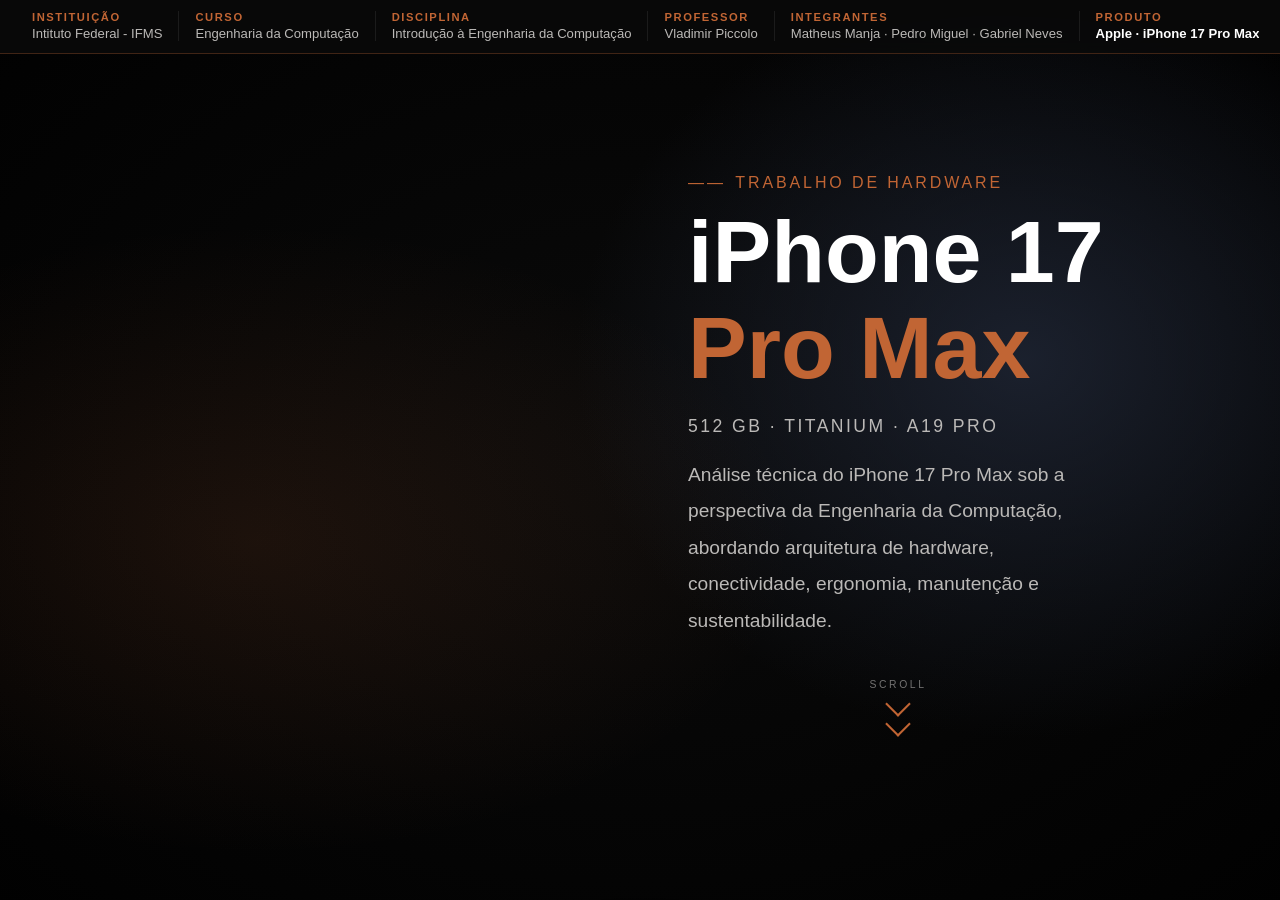
==== commit 53d593be: "Comit Atualiza (Inplementação de Mais conteudo e lapidação do site)" ====
--- a/index.html
+++ b/index.html
@@ -33,7 +33,7 @@
             </div>
             <div class="cab-col">
                 <span class="cab-label">Professor</span>
-                <span class="cab-value">Vladmir</span>
+                <span class="cab-value">Vladimir Piccolo</span>
             </div>
             <div class="cab-col">
                 <span class="cab-label">Integrantes</span>
@@ -72,9 +72,10 @@
                 <h2 class="title-white">iPhone 17</h2>
                 <h2 class="title-orange">Pro Max</h2>
                 <h3 class="specs">512 GB · TITANIUM · A19 PRO</h3>
-                <p class="description">Uma análise técnica aprofundada das
-                    especificações e inovações de hardware do
-                    flagship da Apple.
+                <p class="description">Análise técnica do iPhone 17 Pro Max
+                    sob a perspectiva da Engenharia da Computação, abordando 
+                    arquitetura de hardware, conectividade, ergonomia, 
+                    manutenção e sustentabilidade.
                 </p>
                 <div class="scroll-hint">
                     <span>SCROLL</span>
@@ -109,11 +110,11 @@
                 <div class="vp-cards">
                     <div class="vp-card">
                         <span class="vp-card-label">Finalidade Principal</span>
-                        <p class="vp-card-texto">Smartphone premium que integra comunicação, computação pessoal e criação de conteúdo profissional em um único dispositivo.</p>
+                        <p class="vp-card-texto">O iPhone 17 Pro Max é um smartphone de alto desempenho desenvolvido para integrar comunicação, processamento de dados, multimídia e acesso à internet em um único dispositivo portátil.</p>
                     </div>
                     <div class="vp-card">
                         <span class="vp-card-label">Problema que Resolve</span>
-                        <p class="vp-card-texto">Elimina a necessidade de múltiplos dispositivos ao reunir câmera profissional, computador portátil e hub de comunicação.</p>
+                        <p class="vp-card-texto">Ele visa resolver a frustração do consumidor com modelos de entrada anteriores, trazendo recursos avançados como: desempenho computacional, qualidade fotográfica avançada, conectividade constante e integração com serviços digitais.</p>
                     </div>
                     <div class="vp-card">
                         <span class="vp-card-label">Público-Alvo</span>
@@ -121,7 +122,7 @@
                     </div>
                     <div class="vp-card">
                         <span class="vp-card-label">Contexto de Uso</span>
-                        <p class="vp-card-texto">Do ambiente corporativo ao estúdio fotográfico, do transporte urbano à gravação cinematográfica em campo.</p>
+                        <p class="vp-card-texto">Pode ser utilizado em ambientes residenciais, corporativos, educacionais e de mobilidade, funcionando como ferramenta de comunicação, produtividade e entretenimento.</p>
                     </div>
                 </div>
             </div>
@@ -129,20 +130,173 @@
 
         <!-- SECTION 3 — ARQUITETURA E ORGANIZAÇÃO -->
         <section class="arquitetura-geral">
+
+            <!-- ESPECIFICAÇÕES TÉCNICAS -->
+            <div class="spec-box">
+                <h2 class="spec-title">Especificações Técnicas</h2>
+
+                <div class="spec-grid">
+                    <div class="spec-item">
+                        <span class="spec-label">SoC</span>
+                        <span class="spec-value">Apple A19 Pro</span>
+                    </div>
+
+                    <div class="spec-item">
+                        <span class="spec-label">Arquitetura</span>
+                        <span class="spec-value">ARM 64 bits</span>
+                    </div>
+
+                    <div class="spec-item">
+                        <span class="spec-label">Memória RAM</span>
+                        <span class="spec-value">12 GB LPDDR5X</span>
+                    </div>
+
+                    <div class="spec-item">
+                        <span class="spec-label">Armazenamento</span>
+                        <span class="spec-value">512 GB NAND Flash NVMe</span>
+                    </div>
+
+                    <div class="spec-item">
+                        <span class="spec-label">Porta Física</span>
+                        <span class="spec-value">USB-C</span>
+                    </div>
+
+                    <div class="spec-item">
+                        <span class="spec-label">Conectividade</span>
+                        <span class="spec-value">Wi-Fi 7 • Bluetooth 5.3 • 5G</span>
+                    </div>
+                </div>
+            </div>
+
             <div class="carrossel">
 
                 <!-- SLIDE 1 -->
                 <div class="slide active">
                     <div class="slide-texto">
-                        <span class="slide-categoria">Térmica</span>
+                        <span class="slide-categoria">Processamento</span>
+                        <h2 class="slide-titulo">SoC A19 Pro</h2>
+                        <p class="slide-desc">
+                            O iPhone 17 Pro Max utiliza o SoC A19 Pro, baseado na arquitetura ARM.
+                            O chip integra CPU, GPU, Neural Engine, ISP e controladores de memória
+                            em um único encapsulamento. Essa integração reduz latências internas,
+                            diminui o consumo energético e otimiza o espaço disponível dentro do dispositivo.
+                        </p>
+
+                        <div class="slide-tags">
+                            <span class="tag">ARM</span>
+                            <span class="tag">A19 Pro</span>
+                            <span class="tag">SoC</span>
+                        </div>
+                    </div>
+
+                    <div class="slide-imagem">
+                        <div class="img-float">
+                            <img src="imgs/2-A19.png" alt="SoC A19 Pro">
+                        </div>
+                    </div>
+                </div>
+
+                <!-- SLIDE 2 -->
+                <div class="slide">
+                    <div class="slide-texto">
+                        <span class="slide-categoria">Memória Primária</span>
+                        <h2 class="slide-titulo">RAM LPDDR5X</h2>
+
+                        <p class="slide-desc">
+                            O dispositivo possui 12 GB de memória RAM LPDDR5X,
+                            responsável pelo armazenamento temporário de dados e instruções
+                            em execução. Sua alta largura de banda permite melhor desempenho
+                            em multitarefa e aplicações de alta demanda computacional.
+                        </p>
+
+                        <div class="slide-tags">
+                            <span class="tag">12 GB</span>
+                            <span class="tag">LPDDR5X</span>
+                            <span class="tag">RAM</span>
+                        </div>
+                    </div>
+
+                    <div class="slide-imagem">
+                        <div class="img-float">
+                            <img src="imgs/micron-LPDDR5X.png" alt="Memória RAM">
+                        </div>
+                    </div>
+                </div>
+
+                <!-- SLIDE 3 -->
+                <div class="slide">
+                    <div class="slide-texto">
+                        <span class="slide-categoria">Memória Secundária</span>
+                        <h2 class="slide-titulo">NAND Flash 512 GB</h2>
+
+                        <p class="slide-desc">
+                            O armazenamento interno utiliza memória NAND Flash de 512 GB
+                            conectada por interface NVMe. Essa tecnologia proporciona
+                            elevadas velocidades de leitura e gravação, reduzindo o tempo
+                            de carregamento do sistema operacional e dos aplicativos.
+                        </p>
+
+                        <div class="slide-tags">
+                            <span class="tag">512 GB</span>
+                            <span class="tag">NVMe</span>
+                            <span class="tag">NAND</span>
+                        </div>
+                    </div>
+
+                    <div class="slide-imagem">
+                        <div class="img-float">
+                            <img src="imgs/chips_de_memória_NAND_Flash.png" alt="NAND Flash">
+                        </div>
+                    </div>
+                </div>
+
+                <!-- SLIDE 4 -->
+                <div class="slide">
+                    <div class="slide-texto">
+                        <span class="slide-categoria">Organização Física</span>
+                        <h2 class="slide-titulo">Logic Board</h2>
+
+                        <p class="slide-desc">
+                            A Logic Board utiliza um projeto multicamadas de alta densidade,
+                            concentrando processador, memória, armazenamento e circuitos de
+                            comunicação em uma área reduzida. Essa organização permite maior
+                            integração dos componentes sem aumentar as dimensões externas do aparelho.
+                        </p>
+
+                        <div class="slide-tags">
+                            <span class="tag">Multicamadas</span>
+                            <span class="tag">Compacta</span>
+                            <span class="tag">Integração</span>
+                        </div>
+                    </div>
+
+                    <div class="slide-imagem">
+                        <div class="img-float">
+                            <img src="imgs/Logic-Board.png" alt="Logic Board">
+                        </div>
+                    </div>
+                </div>
+
+                <!-- SLIDE 5 -->
+                <div class="slide">
+                    <div class="slide-texto">
+                        <span class="slide-categoria">Projeto Térmico</span>
                         <h2 class="slide-titulo">Câmara de Vapor</h2>
-                        <p class="slide-desc">O sistema de dissipação por câmara de vapor distribui o calor gerado pelo A19 Pro de forma uniforme por toda a estrutura de titânio, mantendo performance máxima mesmo em sessões prolongadas de jogos ou gravação em 4K.</p>
+
+                        <p class="slide-desc">
+                            O sistema de câmara de vapor distribui o calor gerado pelos
+                            componentes eletrônicos por uma área maior da estrutura interna.
+                            Essa solução reduz pontos de aquecimento localizados e mantém
+                            a estabilidade do desempenho durante cargas elevadas de processamento.
+                        </p>
+
                         <div class="slide-tags">
-                            <span class="tag">Titânio</span>
                             <span class="tag">Dissipação</span>
-                            <span class="tag">Performance</span>
-                        </div>
-                    </div>
+                            <span class="tag">Térmica</span>
+                            <span class="tag">Estabilidade</span>
+                        </div>
+                    </div>
+
                     <div class="slide-imagem">
                         <div class="img-float">
                             <img src="imgs/Camara-de-vapor.png" alt="Câmara de Vapor">
@@ -150,97 +304,78 @@
                     </div>
                 </div>
 
-                <!-- SLIDE 2 -->
+                 <!-- SLIDE 6 -->
                 <div class="slide">
                     <div class="slide-texto">
-                        <span class="slide-categoria">Placa Principal</span>
-                        <h2 class="slide-titulo">Logic Board</h2>
-                        <p class="slide-desc">A placa-lógica do iPhone 17 Pro Max integra todos os componentes críticos em um design compacto de múltiplas camadas, reduzindo latência e maximizando a eficiência energética do dispositivo.</p>
+                        <span class="slide-categoria">Projeto de Hardware</span>
+                        <h2 class="slide-titulo">Organização Física dos Componentes</h2>
+
+                        <p class="slide-desc">
+                            A Apple utilizou uma Logic Board multicamadas e um SoC altamente integrado para reduzir o espaço ocupado pelos componentes internos. Os barramentos de alta velocidade permitem comunicação eficiente entre processador, memória RAM e armazenamento. Para dissipação térmica, o aparelho emprega uma câmara de vapor e materiais condutores de calor, mantendo a estabilidade do sistema mesmo sob cargas elevadas de processamento.
+                        </p>
+
                         <div class="slide-tags">
-                            <span class="tag">Multi-layer</span>
-                            <span class="tag">Compacta</span>
-                            <span class="tag">Eficiente</span>
-                        </div>
-                    </div>
+                            <span class="tag">Integração</span>
+                            <span class="tag">Barramentos</span>
+                            <span class="tag">Dissipação Térmica</span>
+                        </div>
+                    </div>
+
                     <div class="slide-imagem">
                         <div class="img-float">
-                            <img src="imgs/Logic-Board.png" alt="Logic Board">
-                        </div>
-                    </div>
-                </div>
-
-                <!-- SLIDE 3 -->
-                <div class="slide">
-                    <div class="slide-texto">
-                        <span class="slide-categoria">Processador</span>
-                        <h2 class="slide-titulo">SoC A19 Pro</h2>
-                        <p class="slide-desc">O chip A19 Pro é o cérebro do iPhone 17 Pro Max. Fabricado em processo de 3nm, combina CPU de 6 núcleos, GPU de 6 núcleos e Neural Engine de 16 núcleos para desempenho excepcional.</p>
+                            <img src="imgs/iphone-desmontado.png" alt="Câmara de Vapor">
+                        </div>
+                    </div>
+                </div>
+
+                <!-- SLIDE 7 -->
+                <div class="slide slide-barramentos">
+                    <div class="slide-texto slide-texto-full">
+                        <span class="slide-categoria">Arquitetura</span>
+                        <h2 class="slide-titulo">Barramentos Internos</h2>
+                        <p class="slide-desc">
+                            Os barramentos internos conectam CPU, GPU, Neural Engine, memória e armazenamento dentro do SoC A19 Pro, garantindo comunicação de alta velocidade com latência mínima.
+                        </p>
+
+                        <div class="barr-grid">
+                            <div class="barr-item">
+                                <span class="barr-label">RAM</span>
+                                <span class="barr-valor">LPDDR5X · 8533 MT/s</span>
+                                <span class="barr-desc">Barramento de memória integrado ao SoC com 12 GB</span>
+                            </div>
+                            <div class="barr-item">
+                                <span class="barr-label">Armazenamento</span>
+                                <span class="barr-valor">NVMe</span>
+                                <span class="barr-desc">Interface NVMe para NAND Flash — até 2 TB</span>
+                            </div>
+                            <div class="barr-item">
+                                <span class="barr-label">USB Externo</span>
+                                <span class="barr-valor">USB-C 3.2 Gen 2 · 10 Gbps</span>
+                                <span class="barr-desc">Suporta DisplayPort e modo USB Host</span>
+                            </div>
+                            <div class="barr-item">
+                                <span class="barr-label">Wi-Fi / BT</span>
+                                <span class="barr-valor">Chip N1 Apple</span>
+                                <span class="barr-desc">Wi-Fi 7 tri-band + Bluetooth 6.0 + Thread</span>
+                            </div>
+                            <div class="barr-item">
+                                <span class="barr-label">Celular</span>
+                                <span class="barr-valor">Snapdragon X80</span>
+                                <span class="barr-desc">5G Sub-6 GHz + mmWave via barramento interno</span>
+                            </div>
+                            <div class="barr-item">
+                                <span class="barr-label">UWB</span>
+                                <span class="barr-valor">Ultra Wideband Gen 2</span>
+                                <span class="barr-desc">Localização precisa e AirDrop direcional</span>
+                            </div>
+                        </div>
+
                         <div class="slide-tags">
-                            <span class="tag">3nm</span>
-                            <span class="tag">6-core CPU</span>
-                            <span class="tag">Neural Engine</span>
-                        </div>
-                    </div>
-                    <div class="slide-imagem">
-                        <div class="img-float">
-                            <img src="imgs/2-A19.png" alt="SoC A19 Pro">
-                        </div>
-                    </div>
-                </div>
-
-                <!-- SLIDE 4 -->
-                <div class="slide">
-                    <div class="slide-texto">
-                        <span class="slide-categoria">Memória</span>
-                        <h2 class="slide-titulo">Chips NAND Flash</h2>
-                        <p class="slide-desc">Os chips de memória NAND Flash do iPhone 17 Pro Max oferecem velocidades de leitura e escrita sem precedentes, garantindo abertura instantânea de apps e transferência de arquivos em alta velocidade.</p>
-                        <div class="slide-tags">
-                            <span class="tag">512 GB</span>
+                            <span class="tag">LPDDR5X</span>
                             <span class="tag">NVMe</span>
-                            <span class="tag">Alta Velocidade</span>
-                        </div>
-                    </div>
-                    <div class="slide-imagem">
-                        <div class="img-float">
-                            <img src="imgs/chips_de_memória_NAND_Flash.png" alt="Chips NAND Flash">
-                        </div>
-                    </div>
-                </div>
-
-                <!-- SLIDE 5 -->
-                <div class="slide">
-                    <div class="slide-texto">
-                        <span class="slide-categoria">Energia</span>
-                        <h2 class="slide-titulo">Bateria</h2>
-                        <p class="slide-desc">A bateria de alta densidade do iPhone 17 Pro Max garante até 33 horas de reprodução de vídeo. Com carregamento rápido de 30W e MagSafe de 25W, o dispositivo recarrega de 0 a 50% em apenas 30 minutos.</p>
-                        <div class="slide-tags">
-                            <span class="tag">33h de vídeo</span>
-                            <span class="tag">30W</span>
-                            <span class="tag">MagSafe 25W</span>
-                        </div>
-                    </div>
-                    <div class="slide-imagem">
-                        <div class="img-float">
-                            <img src="imgs/bateria.png" alt="Bateria">
-                        </div>
-                    </div>
-                </div>
-
-                <!-- SLIDE 6 -->
-                <div class="slide">
-                    <div class="slide-texto">
-                        <span class="slide-categoria">Fotografia</span>
-                        <h2 class="slide-titulo">Sistema de Câmeras</h2>
-                        <p class="slide-desc">O sistema de câmeras pro do iPhone 17 Pro Max conta com sensor principal de 48MP Fusion, ultra-angular de 48MP e teleobjetiva de 12MP com zoom óptico 5x, redefinindo a fotografia computacional em smartphones.</p>
-                        <div class="slide-tags">
-                            <span class="tag">48MP Fusion</span>
-                            <span class="tag">Zoom 5x</span>
-                            <span class="tag">ProRAW</span>
-                        </div>
-                    </div>
-                    <div class="slide-imagem">
-                        <div class="img-float">
-                            <img src="imgs/camera.png" alt="Sistema de Câmeras">
+                            <span class="tag">USB 3.2</span>
+                            <span class="tag">Wi-Fi 7</span>
+                            <span class="tag">5G</span>
                         </div>
                     </div>
                 </div>
@@ -251,12 +386,15 @@
                         <div class="seta-arrow esq"></div>
                         <div class="seta-arrow esq"></div>
                     </button>
+
                     <div class="carrossel-dots" id="dots"></div>
+
                     <button class="seta seta-next" id="next" aria-label="Próximo">
                         <div class="seta-arrow dir"></div>
                         <div class="seta-arrow dir"></div>
                     </button>
                 </div>
+
             </div>
         </section>
 
@@ -274,46 +412,46 @@
                 <div class="ct-card">
                     <div class="ct-icone"><i class="fa-solid fa-tower-broadcast"></i></div>
                     <h3 class="ct-card-titulo">Protocolos de Rede</h3>
-                    <p class="ct-card-texto">Suporte a IPv6, HTTP/3 e protocolos modernos garantem comunicação rápida e segura entre o dispositivo e qualquer rede.</p>
+                    <p class="ct-card-texto">O dispositivo utiliza protocolos modernos de comunicação, como IPv6 e HTTP/3, permitindo transferência eficiente de dados e compatibilidade com as redes atuais.</p>
                 </div>
 
                 <!-- Wi-Fi -->
                 <div class="ct-card">
                     <div class="ct-icone"><i class="fa-solid fa-wifi"></i></div>
                     <h3 class="ct-card-titulo">Wi-Fi 7</h3>
-                    <p class="ct-card-texto">Wi-Fi 7 (802.11be) com banda de 6 GHz entrega velocidades de até 5,8 Gbps, ideal para streaming 8K e transferências massivas.</p>
-                </div>
-
-                <!-- Bluetooth -->
-                <div class="ct-card">
-                    <div class="ct-icone"><i class="fa-brands fa-bluetooth"></i></div>
-                    <h3 class="ct-card-titulo">Bluetooth 5.3</h3>
-                    <p class="ct-card-texto">Conexão estável com acessórios, AirPods e dispositivos IoT com alcance de até 30 metros e consumo energético mínimo.</p>
+                    <p class="ct-card-texto">O padrão Wi-Fi 7 aumenta a largura de banda disponível e reduz a latência em aplicações que exigem grande volume de dados.</p>
                 </div>
 
                 <!-- 5G -->
                 <div class="ct-card ct-card-destaque">
                     <div class="ct-icone"><i class="fa-solid fa-tower-cell"></i></div>
                     <h3 class="ct-card-titulo">5G Sub-6 GHz + mmWave</h3>
-                    <p class="ct-card-texto">Modem 5G de segunda geração com downlink de até 4 Gbps. Suporte a mmWave para ambientes urbanos de alta densidade.</p>
+                    <p class="ct-card-texto">O 5G Sub-6 GHz oferece maior cobertura, enquanto o mmWave proporciona velocidades mais elevadas. O dispositivo alterna entre as tecnologias conforme as condições da rede.</p>
                 </div>
 
                 <!-- Rádio Frequência -->
                 <div class="ct-card">
                     <div class="ct-icone"><i class="fa-solid fa-satellite-dish"></i></div>
                     <h3 class="ct-card-titulo">Rádio Frequência</h3>
-                    <p class="ct-card-texto">Gerenciamento inteligente de espectro de RF entre 600 MHz e 39 GHz, com seleção automática de banda para máxima cobertura.</p>
+                    <p class="ct-card-texto">O subsistema de rádio frequência gerencia a comunicação entre o modem e as antenas, selecionando automaticamente as bandas mais adequadas para cada cenário de uso.</p>
                 </div>
 
                 <!-- Posicionamento das Antenas -->
                 <div class="ct-card">
                     <div class="ct-icone"><i class="fa-solid fa-tower-broadcast"></i></div>
                     <h3 class="ct-card-titulo">Posicionamento das Antenas</h3>
-                    <p class="ct-card-texto">Antenas distribuídas na moldura de titânio com tecnologia MIMO 4x4, minimizando interferência e maximizando sinal em qualquer posição.</p>
-                </div>
-
-            </div>
-
+                    <p class="ct-card-texto">As antenas são distribuídas ao longo da estrutura do aparelho para minimizar interferências eletromagnéticas e maximizar a qualidade do sinal recebido.</p>
+                </div>
+
+                <!-- Papel na Rede -->
+                <div class="ct-card">
+                    <div class="ct-icone"><i class="fa-solid fa-network-wired"></i></div>
+                    <h3 class="ct-card-titulo">Papel na Rede</h3>
+                    <p class="ct-card-texto">
+                        O iPhone 17 Pro Max atua principalmente como cliente de rede, acessando serviços online e servidores. Também pode funcionar como hotspot e integrar dispositivos inteligentes do ecossistema Apple, como: Apple Watch, AirTag e sistemas HomeKit
+                    </p>
+                </div>
+            </div>
         </section>
 
         <!-- SECTION 5 — DESENHO UNIVERSAL E ERGONOMIA -->
@@ -379,7 +517,7 @@
                     <div class="de-card">
                         <div class="de-card-icone"><i class="fa-solid fa-universal-access"></i></div>
                         <h3 class="de-card-titulo">Acessibilidade</h3>
-                        <p class="de-card-texto">VoiceOver, Display & Text Size, AssistiveTouch e mais de 40 recursos nativos tornam o iPhone acessível para qualquer perfil de usuário.</p>
+                        <p class="de-card-texto">O iOS oferece recursos como VoiceOver, AssistiveTouch, legendas automáticas e reconhecimento de sons, permitindo que pessoas com limitações visuais, auditivas ou motoras utilizem o dispositivo de forma independente.</p>
                         <div class="de-tags">
                             <span class="de-tag">VoiceOver</span>
                             <span class="de-tag">AssistiveTouch</span>
@@ -391,7 +529,7 @@
                     <div class="de-card">
                         <div class="de-card-icone"><i class="fa-solid fa-ruler-combined"></i></div>
                         <h3 class="de-card-titulo">Ergonomia</h3>
-                        <p class="de-card-texto">Peso de 227g distribuído simetricamente. Bordas arredondadas em titânio e vidro Ceramic Shield reduzem fadiga em uso prolongado.</p>
+                        <p class="de-card-texto">A distribuição de Peso de 227g, Bordas arredondadas em titânio e vidro Ceramic Shield foram projetados para reduzir desconforto durante períodos prolongados de uso.</p>
                         <div class="de-tags">
                             <span class="de-tag">227g</span>
                             <span class="de-tag">Ceramic Shield</span>
@@ -414,7 +552,7 @@
                         <div class="em-item-icone"><i class="fa-solid fa-clock-rotate-left"></i></div>
                         <div>
                             <h3 class="em-item-titulo">Obsolescência Programada</h3>
-                            <p class="em-item-texto">A Apple garante suporte de software por até 7 anos, mas componentes soldados e baterias lacradas dificultam a extensão da vida útil do hardware.</p>
+                            <p class="em-item-texto">A Apple garante suporte de software por até 7 anos, mas componentes soldados, baterias lacradas e a impossibilidade de expandir memória RAM ou armazenamento limita a longevidade funcional do equipamento.</p>
                         </div>
                     </div>
 
@@ -430,7 +568,7 @@
                         <div class="em-item-icone"><i class="fa-solid fa-puzzle-piece"></i></div>
                         <div>
                             <h3 class="em-item-titulo">Reparabilidade</h3>
-                            <p class="em-item-texto">O iFixit atribui nota 7/10 ao iPhone 17 Pro Max. Uso de cola e parafusos pentalobo dificultam a desmontagem, exigindo ferramentas especializadas.</p>
+                            <p class="em-item-texto">O iFixit atribui nota 7/10 ao iPhone 17 Pro Max, pois o uso de cola e parafusos pentalobo, dificultam a desmontagem, exigindo ferramentas especializadas.</p>
                         </div>
                     </div>
 
@@ -438,7 +576,7 @@
                         <div class="em-item-icone"><i class="fa-solid fa-microchip"></i></div>
                         <div>
                             <h3 class="em-item-titulo">Componentes Soldados</h3>
-                            <p class="em-item-texto">RAM, armazenamento e modem são soldados diretamente na Logic Board, impedindo upgrades pós-venda e aumentando o custo de reparo em caso de falha.</p>
+                            <p class="em-item-texto">RAM, armazenamento e modem são soldados diretamente na Logic Board, isso aumenta o custo de reparo em caso de falha. Essa integração permanente de componentes reduz espaço interno e melhora a eficiência do projeto, porém dificulta reparos e atualizações futuras.</p>
                         </div>
                     </div>
 
@@ -491,7 +629,7 @@
                         <span class="con-badge">Conclusão do Grupo</span>
                     </div>
                     <h3 class="con-card-titulo">Excelência Técnica com Contradições Éticas</h3>
-                    <p class="con-card-texto">O iPhone 17 Pro Max representa o estado da arte em engenharia de hardware — cada componente foi projetado com precisão cirúrgica para maximizar desempenho, eficiência e integração. Contudo, o grupo conclui que a Apple ainda prioriza o ecossistema fechado em detrimento da sustentabilidade real. O produto é tecnicamente admirável, mas eticamente questionável. A verdadeira inovação do próximo ciclo deveria ser a abertura para reparo e longevidade — não apenas mais megapixels ou nanômetros.</p>
+                    <p class="con-card-texto">O iPhone 17 Pro Max representa o estado da arte em engenharia de hardware — cada componente foi projetado com precisão cirúrgica para maximizar desempenho, eficiência e integração. Contudo, o grupo conclui que a Apple ainda prioriza o ecossistema fechado em detrimento da sustentabilidade real. O produto é tecnicamente admirável, mas representa um compromisso entre desempenho, integração e reparabilidade. A verdadeira inovação do próximo ciclo deveria ser a abertura para reparo e longevidade — não apenas mais megapixels ou nanômetros.</p>
                 </div>
 
             </div>
--- a/css/stayle-index.css
+++ b/css/stayle-index.css
@@ -31,6 +31,7 @@
     height: 100vh;
     overflow-y: scroll;
     scrollbar-width: thin;
+    
     scrollbar-color: var(--orange) transparent;
 }
 
--- a/css/stayle-conclusao.css
+++ b/css/stayle-conclusao.css
@@ -2,7 +2,7 @@
 
 .conclusao {
     width: 100%;
-    height: 100vh;
+    height: 90vh;
     display: flex;
     flex-direction: column;
     align-items: center;
@@ -11,9 +11,6 @@
     overflow: hidden;
     padding: 0 5rem;
     gap: 2.5rem;
-    background:
-        radial-gradient(ellipse 60% 50% at 50% 50%, rgba(32, 39, 55, 0.8) 0%, transparent 70%),
-        radial-gradient(ellipse 40% 40% at 20% 80%, rgba(193, 101, 52, 0.08) 0%, transparent 60%);
 }
 
 /* ── HEADER ── */
--- a/css/stayle-visao-produto.css
+++ b/css/stayle-visao-produto.css
@@ -2,7 +2,7 @@
 
 .visao-produto {
     width: 100%;
-    height: 90vh;
+    height: 100vh;
     display: flex;
     flex-direction: row;
     align-items: center;
@@ -34,7 +34,7 @@
 }
 
 .vp-iphone {
-    width: 410px;
+    width: 400px;
     animation: vp-float 4s ease-in-out infinite;
     filter: drop-shadow(0 0 40px rgba(32, 55, 100, 0.5))
             drop-shadow(0 0 80px rgba(193, 101, 52, 0.15));
@@ -82,7 +82,7 @@
     flex: 1;
     display: flex;
     flex-direction: column;
-    gap: 2rem;
+    gap: 1.3rem;
     padding: 0 4rem 0 2rem;
     position: relative;
     z-index: 1;
--- a/css/stayle-desenho-ergonomia.css
+++ b/css/stayle-desenho-ergonomia.css
@@ -2,7 +2,7 @@
 
 .desenho-ergonomia {
     width: 100%;
-    height: 80vh;
+    height: 70vh;
     display: flex;
     flex-direction: column;
     align-items: center;
@@ -11,6 +11,7 @@
     overflow: hidden;
     padding: 0 5rem;
     gap: 2rem;
+    margin-top: 35px;
     background:
         radial-gradient(ellipse 60% 50% at 30% 50%, rgba(32, 39, 55, 0.8) 0%, transparent 70%),
         radial-gradient(ellipse 50% 60% at 70% 50%, rgba(193, 101, 52, 0.06) 0%, transparent 60%);
--- a/css/stayle-ecologia-manutencao.css
+++ b/css/stayle-ecologia-manutencao.css
@@ -2,9 +2,8 @@
 
 .ecologia-manutencao {
     width: 100%;
-    height: 70vh;
+    height: 100vh;
     display: flex;
-    /* flex-direction: row; */
     align-items: center;
     justify-content: center;
     position: relative;
--- a/css/stayle-arquitetura-organizacao.css
+++ b/css/stayle-arquitetura-organizacao.css
@@ -2,19 +2,65 @@
 
 .arquitetura-geral {
     width: 100%;
-    height: 55vh;
-    display: flex;
-    align-items: center;
-    justify-content: center;
+    display: flex;
+    flex-direction: column;  /* empilha spec-box + carrossel */
+    align-items: stretch;
     position: relative;
     overflow: hidden;
 }
 
 .carrossel {
     width: 100%;
-    height: 100%;
+    height: 65vh;            /* altura fixa só no carrossel agora */
     position: relative;
 }
+
+.spec-box {
+    width: 100%;
+    padding: 2.5rem 12rem 1.5rem;
+    display: flex;
+    flex-direction: column;
+    gap: 1rem;
+    border-bottom: 1px solid rgba(255, 255, 255, 0.06);
+}
+
+.spec-title {
+    font-size: 0.7rem;
+    letter-spacing: 0.2em;
+    text-transform: uppercase;
+    color: var(--orange);
+    font-weight: 600;
+}
+
+.spec-grid {
+    display: grid;
+    grid-template-columns: repeat(6, 1fr);
+    gap: 0.5rem 2rem;
+}
+
+.spec-item {
+    display: flex;
+    flex-direction: column;
+    gap: 0.15rem;
+    padding-bottom: 0.4rem;
+    border-bottom: 1px solid rgba(255, 255, 255, 0.06);
+}
+
+.spec-label {
+    font-size: 0.65rem;
+    letter-spacing: 0.15em;
+    text-transform: uppercase;
+    color: var(--silver);
+    opacity: 0.5;
+}
+
+.spec-value {
+    font-size: 0.85rem;
+    font-weight: 600;
+    color: var(--white);
+    letter-spacing: 0.02em;
+}
+
 
 /* ── SLIDES ── */
 .slide {
@@ -124,18 +170,66 @@
     50%       { transform: translateY(-16px); }
 }
 
+/* ── SLIDE BARRAMENTOS (sem imagem) ── */
+.slide-texto-full {
+    max-width: 100%;
+    flex: 1;
+}
+
+.slide-barramentos .slide-imagem {
+    display: none;
+}
+
+.barr-grid {
+    display: grid;
+    grid-template-columns: repeat(3, 1fr);
+    gap: 0.8rem 2rem;
+    margin-top: 0.5rem;
+}
+
+.barr-item {
+    display: flex;
+    flex-direction: column;
+    gap: 0.15rem;
+    padding: 0.7rem 0;
+    border-bottom: 1px solid rgba(255, 255, 255, 0.06);
+}
+
+.barr-label {
+    font-size: 0.65rem;
+    letter-spacing: 0.18em;
+    text-transform: uppercase;
+    color: var(--orange);
+    font-weight: 600;
+    opacity: 0.85;
+}
+
+.barr-valor {
+    font-size: 0.95rem;
+    font-weight: 700;
+    color: var(--white);
+    letter-spacing: 0.02em;
+}
+
+.barr-desc {
+    font-size: 0.78rem;
+    color: var(--silver);
+    opacity: 0.6;
+    line-height: 1.4;
+}
+
 /* ── CONTROLES ── */
 .carrossel-controles {
     position: absolute;
-    bottom: 2rem;
-    left: 50%;
-    transform: translateX(-50%);
-    display: flex;
-    align-items: center;
-    gap: 2rem;
+    inset: 0;
+    pointer-events: none;   /* o container em si não bloqueia cliques */
 }
 
 .seta {
+    position: absolute;
+    top: 50%;
+    transform: translateY(-50%);
+    pointer-events: all;
     background: none;
     border: none;
     cursor: pointer;
@@ -149,6 +243,9 @@
 }
 
 .seta:hover { opacity: 1; }
+
+.seta-prev { left: 2rem; }
+.seta-next { right: 2rem; }
 
 .seta-arrow {
     width: 14px;
@@ -162,9 +259,14 @@
 
 /* ── DOTS ── */
 .carrossel-dots {
+    position: absolute;
+    bottom: 2rem;
+    left: 50%;
+    transform: translateX(-50%);
     display: flex;
     gap: 0.5rem;
     align-items: center;
+    pointer-events: all;
 }
 
 .dot {
--- a/css/stayle-conectividade-telecomunicacoes.css
+++ b/css/stayle-conectividade-telecomunicacoes.css
@@ -2,7 +2,7 @@
 
 .conectividade-telecomunicacoes {
     width: 100%;
-    height: 70vh;
+    height: 100vh;
     display: flex;
     flex-direction: column;
     align-items: center;
@@ -10,6 +10,7 @@
     position: relative;
     overflow: hidden;
     padding: 0 5rem;
+    margin-top: 50px;
     gap: 2.5rem;
     background:
         radial-gradient(ellipse 70% 60% at 70% 50%, rgba(32, 39, 55, 0.9) 0%, transparent 70%),
